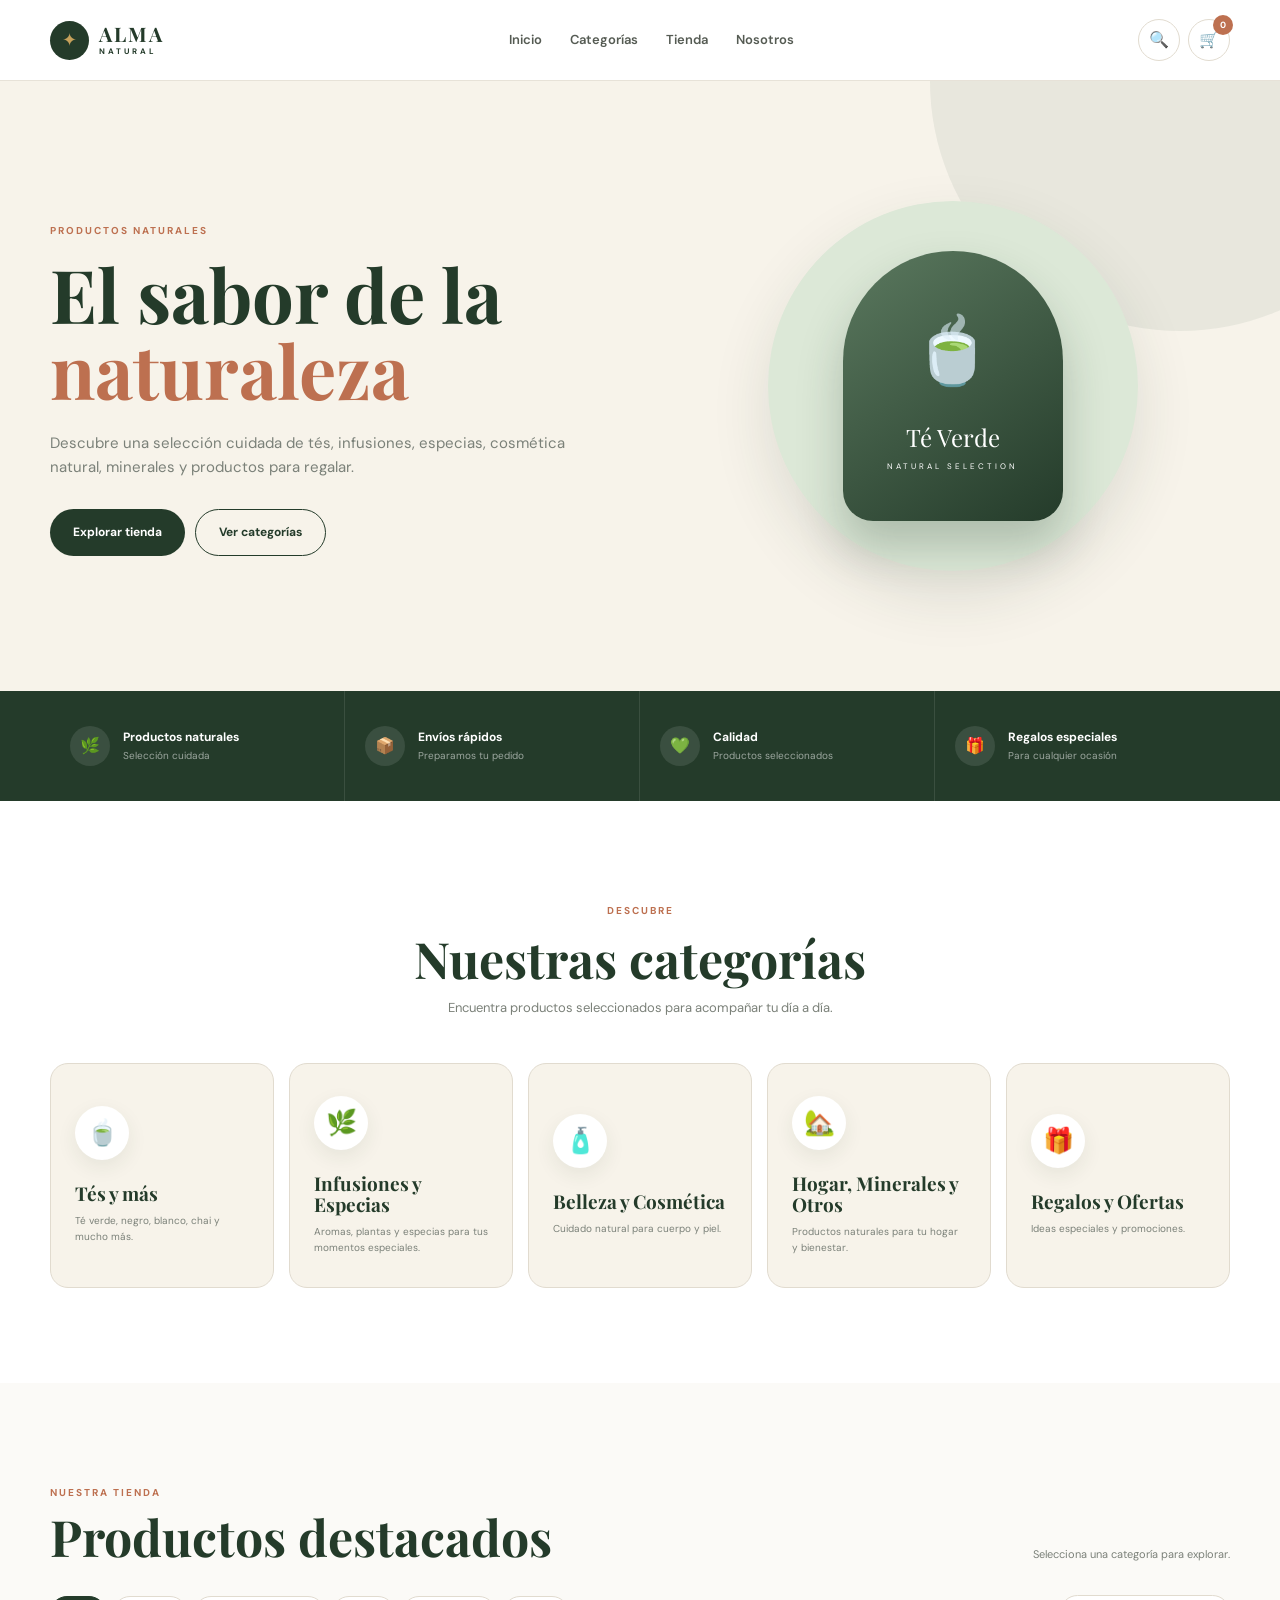
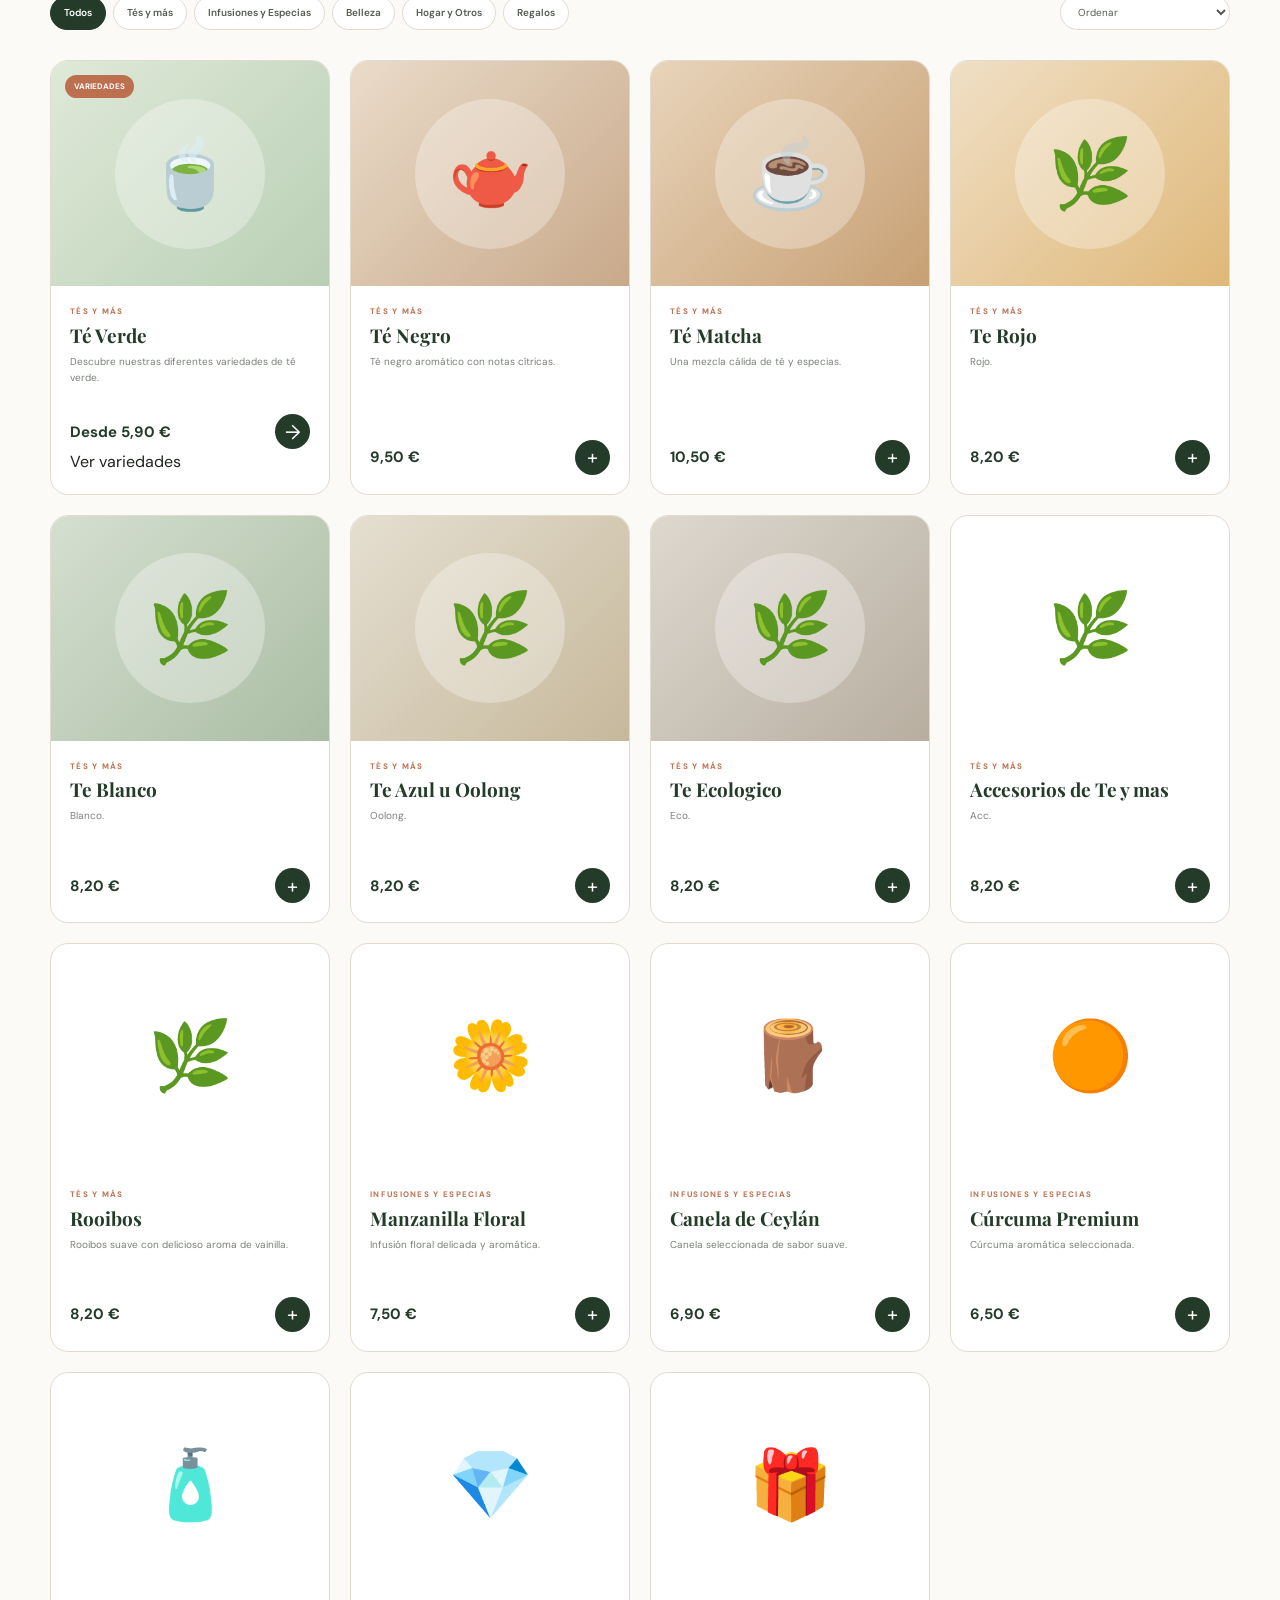
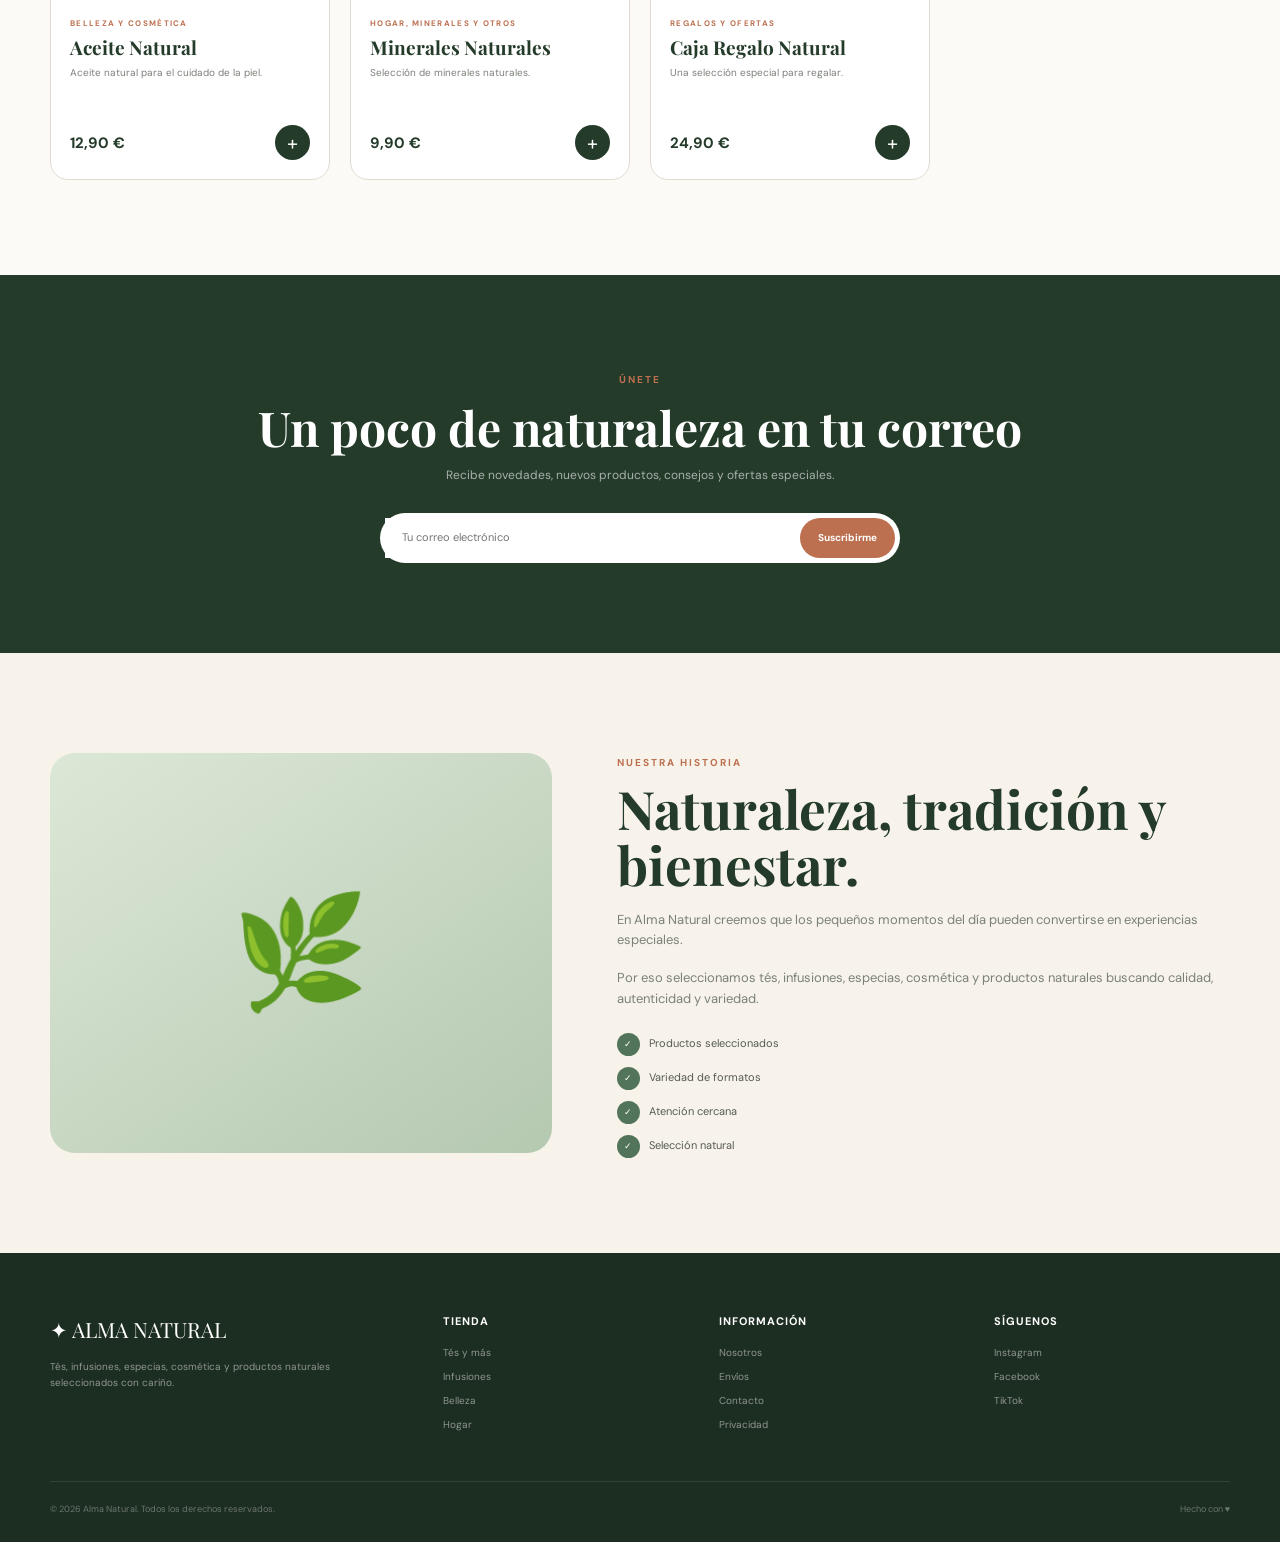
==== e-commerce/index.html @ 52913abb "Add files via upload" ====
<!DOCTYPE html>
<html lang="es">

<head>
    <meta charset="UTF-8">

    <meta
        name="viewport"
        content="width=device-width, initial-scale=1.0"
    >

    <title>
        Alma Natural | Tés, Infusiones, Especias y Cosmética
    </title>

    <meta
        name="description"
        content="Tés, infusiones, especias, belleza, cosmética, minerales, regalos y productos naturales."
    >

    <link rel="preconnect" href="https://fonts.googleapis.com">

    <link
        rel="preconnect"
        href="https://fonts.gstatic.com"
        crossorigin
    >

    <link
        href="https://fonts.googleapis.com/css2?family=DM+Sans:wght@400;500;600;700&family=Playfair+Display:wght@500;600;700&display=swap"
        rel="stylesheet"
    >

    <link
        rel="stylesheet"
        href="styles.css"
    >
</head>


<body>


<!-- =====================================================
     HEADER
===================================================== -->

<header class="header">

    <div class="container header-inner">

        <a
            href="#inicio"
            class="logo"
        >

            <span class="logo-symbol">
                ✦
            </span>

            <span class="logo-text">

                ALMA

                <small>
                    NATURAL
                </small>

            </span>

        </a>


        <nav class="main-nav">

            <a href="#inicio">
                Inicio
            </a>

            <a href="#categorias">
                Categorías
            </a>

            <a href="#productos">
                Tienda
            </a>

            <a href="#nosotros">
                Nosotros
            </a>

        </nav>


        <div class="header-actions">

            <button
                class="header-button"
                id="searchButton"
                aria-label="Buscar"
            >
                🔍
            </button>


            <button
                class="header-button cart-button"
                id="cartButton"
                aria-label="Carrito"
            >

                🛒

                <span
                    class="cart-count"
                    id="cartCount"
                >
                    0
                </span>

            </button>

        </div>

    </div>


    <!-- BUSCADOR -->

    <div
        class="search-panel"
        id="searchPanel"
    >

        <div class="container">

            <div class="search-wrapper">

                <input
                    type="search"
                    id="searchInput"
                    placeholder="Buscar productos..."
                    autocomplete="off"
                >

            </div>

        </div>

    </div>

</header>



<!-- =====================================================
     HERO
===================================================== -->

<section
    class="hero"
    id="inicio"
>

    <div class="container hero-grid">


        <div class="hero-content">

            <span class="eyebrow">
                PRODUCTOS NATURALES
            </span>


            <h1>
                El sabor de la
                <span>
                    naturaleza
                </span>
            </h1>


            <p>
                Descubre una selección cuidada de tés,
                infusiones, especias, cosmética natural,
                minerales y productos para regalar.
            </p>


            <div class="hero-buttons">

                <a
                    href="#productos"
                    class="btn-primary"
                >
                    Explorar tienda
                </a>


                <a
                    href="#categorias"
                    class="btn-secondary"
                >
                    Ver categorías
                </a>

            </div>

        </div>



        <div class="hero-visual">

            <div class="hero-circle">

                <div class="hero-product">

                    <div class="hero-product-icon">
                        🍵
                    </div>

                    <div class="hero-product-title">
                        Té Verde
                    </div>

                    <div class="hero-product-subtitle">
                        Natural Selection
                    </div>

                </div>

            </div>

        </div>

    </div>

</section>



<!-- =====================================================
     BENEFICIOS
===================================================== -->

<section class="benefits">

    <div class="container benefits-grid">


        <div class="benefit">

            <div class="benefit-icon">
                🌿
            </div>

            <div>

                <h4>
                    Productos naturales
                </h4>

                <p>
                    Selección cuidada
                </p>

            </div>

        </div>



        <div class="benefit">

            <div class="benefit-icon">
                📦
            </div>

            <div>

                <h4>
                    Envíos rápidos
                </h4>

                <p>
                    Preparamos tu pedido
                </p>

            </div>

        </div>



        <div class="benefit">

            <div class="benefit-icon">
                💚
            </div>

            <div>

                <h4>
                    Calidad
                </h4>

                <p>
                    Productos seleccionados
                </p>

            </div>

        </div>



        <div class="benefit">

            <div class="benefit-icon">
                🎁
            </div>

            <div>

                <h4>
                    Regalos especiales
                </h4>

                <p>
                    Para cualquier ocasión
                </p>

            </div>

        </div>

    </div>

</section>



<!-- =====================================================
     CATEGORÍAS
===================================================== -->

<section
    class="categories-section"
    id="categorias"
>

    <div class="container">

        <div class="section-heading">

            <span class="eyebrow">
                DESCUBRE
            </span>

            <h2>
                Nuestras categorías
            </h2>

            <p>
                Encuentra productos seleccionados para
                acompañar tu día a día.
            </p>

        </div>



        <div class="categories-grid">


            <button
                class="category-card"
                data-category="tes"
            >

                <span class="category-icon">
                    🍵
                </span>

                <h3>
                    Tés y más
                </h3>

                <p>
                    Té verde, negro, blanco,
                    chai y mucho más.
                </p>

            </button>



            <button
                class="category-card"
                data-category="infusiones"
            >

                <span class="category-icon">
                    🌿
                </span>

                <h3>
                    Infusiones y Especias
                </h3>

                <p>
                    Aromas, plantas y especias
                    para tus momentos especiales.
                </p>

            </button>



            <button
                class="category-card"
                data-category="belleza"
            >

                <span class="category-icon">
                    🧴
                </span>

                <h3>
                    Belleza y Cosmética
                </h3>

                <p>
                    Cuidado natural para
                    cuerpo y piel.
                </p>

            </button>



            <button
                class="category-card"
                data-category="hogar"
            >

                <span class="category-icon">
                    🏡
                </span>

                <h3>
                    Hogar, Minerales y Otros
                </h3>

                <p>
                    Productos naturales para
                    tu hogar y bienestar.
                </p>

            </button>



            <button
                class="category-card"
                data-category="regalos"
            >

                <span class="category-icon">
                    🎁
                </span>

                <h3>
                    Regalos y Ofertas
                </h3>

                <p>
                    Ideas especiales y
                    promociones.
                </p>

            </button>

        </div>

    </div>

</section>



<!-- =====================================================
     PRODUCTOS
===================================================== -->

<section
    class="products-section"
    id="productos"
>

    <div class="container">


        <!-- CATÁLOGO PRINCIPAL -->

        <div id="mainCatalog">


            <div class="products-header">

                <div>

                    <span class="eyebrow">
                        NUESTRA TIENDA
                    </span>

                    <h2>
                        Productos destacados
                    </h2>

                </div>

                <p>
                    Selecciona una categoría para explorar.
                </p>

            </div>



            <div class="filters">


                <div class="category-filters">

                    <button
                        class="filter-button active"
                        data-filter="todos"
                    >
                        Todos
                    </button>

                    <button
                        class="filter-button"
                        data-filter="tes"
                    >
                        Tés y más
                    </button>

                    <button
                        class="filter-button"
                        data-filter="infusiones"
                    >
                        Infusiones y Especias
                    </button>

                    <button
                        class="filter-button"
                        data-filter="belleza"
                    >
                        Belleza
                    </button>

                    <button
                        class="filter-button"
                        data-filter="hogar"
                    >
                        Hogar y Otros
                    </button>

                    <button
                        class="filter-button"
                        data-filter="regalos"
                    >
                        Regalos
                    </button>

                </div>


                <select id="sortProducts">

                    <option value="default">
                        Ordenar
                    </option>

                    <option value="price-low">
                        Precio: menor a mayor
                    </option>

                    <option value="price-high">
                        Precio: mayor a menor
                    </option>

                    <option value="name">
                        Nombre A-Z
                    </option>

                </select>

            </div>



            <div
                class="products-grid"
                id="productsGrid"
            >
            </div>


            <div
                class="empty-products"
                id="emptyProducts"
            >

                <div>
                    🔎
                </div>

                <h3>
                    No encontramos productos
                </h3>

                <p>
                    Prueba con otra búsqueda.
                </p>

            </div>

        </div>



        <!-- =================================================
             FAMILIA TÉ VERDE
        ================================================= -->

        <div
            class="family-view"
            id="greenTeaFamily"
        >

            <button
                class="back-button"
                id="backToCatalog"
            >
                ← Volver a todos los productos
            </button>


            <div class="family-header">

                <div class="family-icon">
                    🍵
                </div>


                <div>

                    <span class="eyebrow">
                        TÉS VERDES
                    </span>

                    <h2>
                        Variedades de Té Verde
                    </h2>

                    <p>
                        Explora nuestra selección de tés verdes
                        y elige la variedad y formato que prefieras.
                    </p>

                </div>

            </div>



            <div class="family-tools">

                <div class="family-search">

                    <span>
                        🔍
                    </span>

                    <input
                        type="search"
                        id="greenTeaSearch"
                        placeholder="Buscar una variedad..."
                    >

                </div>


                <span
                    class="family-counter"
                    id="greenTeaCounter"
                >
                    18 variedades
                </span>

            </div>



            <div
                class="green-tea-grid"
                id="greenTeaGrid"
            >
            </div>


            <div
                class="empty-family"
                id="emptyGreenTea"
            >

                <span>
                    🍃
                </span>

                <h3>
                    No encontramos esa variedad
                </h3>

                <p>
                    Prueba con otro término.
                </p>

            </div>

        </div>

    </div>

</section>



<!-- =====================================================
     NEWSLETTER
===================================================== -->

<section class="newsletter">

    <div class="container newsletter-inner">

        <span class="eyebrow">
            ÚNETE
        </span>

        <h2>
            Un poco de naturaleza
            en tu correo
        </h2>

        <p>
            Recibe novedades, nuevos productos,
            consejos y ofertas especiales.
        </p>


        <form
            class="newsletter-form"
            id="newsletterForm"
        >

            <input
                type="email"
                placeholder="Tu correo electrónico"
                required
            >

            <button type="submit">
                Suscribirme
            </button>

        </form>

    </div>

</section>



<!-- =====================================================
     NOSOTROS
===================================================== -->

<section
    class="about"
    id="nosotros"
>

    <div class="container about-grid">


        <div class="about-image">
            🌿
        </div>


        <div class="about-content">

            <span class="eyebrow">
                NUESTRA HISTORIA
            </span>

            <h2>
                Naturaleza,
                tradición y bienestar.
            </h2>

            <p>
                En Alma Natural creemos que los pequeños
                momentos del día pueden convertirse en
                experiencias especiales.
            </p>

            <p>
                Por eso seleccionamos tés, infusiones,
                especias, cosmética y productos naturales
                buscando calidad, autenticidad y variedad.
            </p>


            <ul class="about-list">

                <li>
                    Productos seleccionados
                </li>

                <li>
                    Variedad de formatos
                </li>

                <li>
                    Atención cercana
                </li>

                <li>
                    Selección natural
                </li>

            </ul>

        </div>

    </div>

</section>



<!-- =====================================================
     FOOTER
===================================================== -->

<footer class="footer">

    <div class="container">

        <div class="footer-grid">


            <div>

                <div class="footer-logo">
                    ✦ ALMA NATURAL
                </div>

                <p class="footer-description">
                    Tés, infusiones, especias,
                    cosmética y productos naturales
                    seleccionados con cariño.
                </p>

            </div>



            <div class="footer-column">

                <h4>
                    Tienda
                </h4>

                <a href="#productos">
                    Tés y más
                </a>

                <a href="#productos">
                    Infusiones
                </a>

                <a href="#productos">
                    Belleza
                </a>

                <a href="#productos">
                    Hogar
                </a>

            </div>



            <div class="footer-column">

                <h4>
                    Información
                </h4>

                <a href="#nosotros">
                    Nosotros
                </a>

                <a href="#">
                    Envíos
                </a>

                <a href="#">
                    Contacto
                </a>

                <a href="#">
                    Privacidad
                </a>

            </div>



            <div class="footer-column">

                <h4>
                    Síguenos
                </h4>

                <a href="#">
                    Instagram
                </a>

                <a href="#">
                    Facebook
                </a>

                <a href="#">
                    TikTok
                </a>

            </div>

        </div>



        <div class="footer-bottom">

            <p>
                © 2026 Alma Natural.
                Todos los derechos reservados.
            </p>

            <p>
                Hecho con ♥
            </p>

        </div>

    </div>

</footer>



<!-- =====================================================
     CARRITO
===================================================== -->

<div
    class="cart-overlay"
    id="cartOverlay"
>

    <aside class="cart-sidebar">


        <div class="cart-header">

            <h3>
                Tu carrito
            </h3>

            <button
                class="close-cart"
                id="closeCart"
            >
                ×
            </button>

        </div>


        <div
            class="cart-items"
            id="cartItems"
        >
        </div>


        <div
            class="cart-footer"
            id="cartFooter"
        >

            <div class="cart-summary-row">

                <span>
                    Subtotal
                </span>

                <strong id="cartSubtotal">
                    0,00 €
                </strong>

            </div>


            <div class="cart-summary-row">

                <span>
                    Envío
                </span>

                <strong id="cartShipping">
                    0,00 €
                </strong>

            </div>


            <div class="cart-summary-row total">

                <span>
                    Total
                </span>

                <strong id="cartTotal">
                    0,00 €
                </strong>

            </div>


            <div
                class="shipping-message"
                id="shippingMessage"
            >
            </div>


            <button
                class="checkout-button"
                id="checkoutButton"
            >
                Finalizar pedido
            </button>

        </div>

    </aside>

</div>



<!-- =====================================================
     MODAL CHECKOUT
===================================================== -->

<div
    class="modal-overlay"
    id="checkoutModal"
>

    <div class="modal">

        <h2>
            Finalizar pedido
        </h2>

        <p>
            Completa tus datos para realizar
            el pedido de demostración.
        </p>


        <form
            class="modal-form"
            id="checkoutForm"
        >

            <input
                type="text"
                placeholder="Nombre completo"
                required
            >

            <input
                type="email"
                placeholder="Correo electrónico"
                required
            >

            <input
                type="text"
                placeholder="Dirección de envío"
                required
            >

            <textarea
                rows="3"
                placeholder="Notas del pedido"
            ></textarea>


            <div class="modal-actions">

                <button
                    type="button"
                    class="modal-close"
                    id="closeCheckout"
                >
                    Cancelar
                </button>

                <button
                    type="submit"
                    class="modal-submit"
                >
                    Confirmar pedido
                </button>

            </div>

        </form>

    </div>

</div>



<!-- =====================================================
     TOAST
===================================================== -->

<div
    class="toast"
    id="toast"
>
</div>



<script src="script.js"></script>

</body>

</html>
---- e-commerce/styles.css ----
/* =========================================================
   ALMA NATURAL
   CSS PRINCIPAL
========================================================= */

:root {

    --green-dark: #243b2a;
    --green: #52745a;
    --green-soft: #e5eee0;

    --cream: #f7f3ea;
    --cream-dark: #ece4d5;

    --terracotta: #bd7050;
    --terracotta-dark: #99543b;

    --gold: #c6a15b;

    --white: #ffffff;
    --black: #20241f;

    --gray-dark: #555b53;
    --gray: #7b8179;
    --gray-light: #a8aca5;

    --border: #e1dbcf;

    --shadow:
        0 18px 45px rgba(36, 59, 42, .10);

    --shadow-small:
        0 7px 20px rgba(36, 59, 42, .08);

    --radius: 18px;

    --transition: .25s ease;
}


/* =========================================================
   RESET
========================================================= */

* {
    margin: 0;
    padding: 0;
    box-sizing: border-box;
}

html {
    scroll-behavior: smooth;
}

body {
    font-family:
        "DM Sans",
        Arial,
        sans-serif;

    color: var(--black);
    background: var(--white);
    line-height: 1.6;
}

button,
input,
select,
textarea {
    font: inherit;
}

button {
    cursor: pointer;
}

a {
    text-decoration: none;
    color: inherit;
}

img {
    max-width: 100%;
    display: block;
}

.container {
    width: min(1180px, calc(100% - 40px));
    margin: auto;
}


/* =========================================================
   HEADER
========================================================= */

.header {
    position: sticky;
    top: 0;
    z-index: 1000;

    background:
        rgba(255,255,255,.95);

    backdrop-filter: blur(15px);

    border-bottom:
        1px solid rgba(225,219,207,.8);
}

.header-inner {
    min-height: 80px;

    display: flex;
    align-items: center;
    justify-content: space-between;

    gap: 25px;
}


/* =========================================================
   LOGO
========================================================= */

.logo {
    display: flex;
    align-items: center;
    gap: 10px;

    color: var(--green-dark);
}

.logo-symbol {
    width: 39px;
    height: 39px;

    border-radius: 50%;

    display: grid;
    place-items: center;

    background: var(--green-dark);
    color: var(--gold);

    font-size: 18px;
}

.logo-text {
    display: flex;
    flex-direction: column;

    font-family:
        "Playfair Display",
        serif;

    font-size: 20px;
    font-weight: 700;

    line-height: .9;
    letter-spacing: 2px;
}

.logo-text small {
    margin-top: 5px;

    font-family:
        "DM Sans",
        sans-serif;

    font-size: 8px;
    letter-spacing: 3px;
}


/* =========================================================
   NAV
========================================================= */

.main-nav {
    display: flex;
    align-items: center;
    gap: 28px;
}

.main-nav a {
    position: relative;

    color: var(--gray-dark);

    font-size: 13px;
    font-weight: 600;

    transition: var(--transition);
}

.main-nav a::after {
    content: "";

    position: absolute;

    left: 0;
    bottom: -7px;

    width: 0;
    height: 2px;

    background: var(--terracotta);

    transition: var(--transition);
}

.main-nav a:hover {
    color: var(--green-dark);
}

.main-nav a:hover::after {
    width: 100%;
}


/* =========================================================
   HEADER BUTTONS
========================================================= */

.header-actions {
    display: flex;
    align-items: center;
    gap: 8px;
}

.header-button {
    width: 42px;
    height: 42px;

    display: grid;
    place-items: center;

    border:
        1px solid var(--border);

    border-radius: 50%;

    background: white;
    color: var(--green-dark);

    transition: var(--transition);
}

.header-button:hover {
    background: var(--green-dark);
    color: white;

    border-color: var(--green-dark);
}

.cart-button {
    position: relative;
}

.cart-count {
    position: absolute;

    top: -5px;
    right: -4px;

    width: 20px;
    height: 20px;

    display: grid;
    place-items: center;

    border-radius: 50%;

    background: var(--terracotta);
    color: white;

    font-size: 9px;
    font-weight: 700;
}


/* =========================================================
   SEARCH
========================================================= */

.search-panel {
    position: absolute;

    top: 80px;
    left: 0;
    right: 0;

    padding: 15px 0;

    background: white;

    border-bottom:
        1px solid var(--border);

    transform: translateY(-15px);

    opacity: 0;
    visibility: hidden;

    transition: var(--transition);
}

.search-panel.active {
    transform: translateY(0);

    opacity: 1;
    visibility: visible;
}

.search-wrapper input {
    width: 100%;

    padding:
        14px 20px;

    border:
        1px solid var(--border);

    border-radius: 50px;

    outline: none;

    background: var(--cream);

    font-size: 13px;
}

.search-wrapper input:focus {
    border-color: var(--green);
}


/* =========================================================
   HERO
========================================================= */

.hero {
    position: relative;
    overflow: hidden;

    padding: 95px 0;

    background: var(--cream);
}

.hero::before {
    content: "";

    position: absolute;

    width: 500px;
    height: 500px;

    border-radius: 50%;

    top: -250px;
    right: -150px;

    background:
        rgba(82,116,90,.09);
}

.hero-grid {
    position: relative;
    z-index: 2;

    display: grid;

    grid-template-columns: 1fr 1fr;

    align-items: center;

    gap: 70px;
}

.hero-content {
    max-width: 600px;
}

.eyebrow {
    display: inline-block;

    color: var(--terracotta);

    font-size: 10px;
    font-weight: 700;

    letter-spacing: 2px;
}

.hero h1 {
    margin-top: 15px;

    color: var(--green-dark);

    font-family:
        "Playfair Display",
        serif;

    font-size:
        clamp(45px, 6vw, 74px);

    line-height: 1.02;
}

.hero h1 span {
    color: var(--terracotta);
}

.hero p {
    max-width: 540px;

    margin-top: 24px;

    color: var(--gray);

    font-size: 15px;
}

.hero-buttons {
    display: flex;
    gap: 10px;

    margin-top: 30px;
}

.btn-primary,
.btn-secondary {
    display: inline-flex;

    justify-content: center;
    align-items: center;

    padding:
        13px 23px;

    border-radius: 50px;

    font-size: 12px;
    font-weight: 700;

    transition: var(--transition);
}

.btn-primary {
    background: var(--green-dark);
    color: white;
}

.btn-primary:hover {
    background: var(--terracotta);
    transform: translateY(-2px);
}

.btn-secondary {
    border:
        1px solid var(--green-dark);

    color: var(--green-dark);
}

.btn-secondary:hover {
    background: var(--green-dark);
    color: white;
}


/* =========================================================
   HERO VISUAL
========================================================= */

.hero-visual {
    min-height: 420px;

    display: grid;
    place-items: center;
}

.hero-circle {
    width: 370px;
    height: 370px;

    display: grid;
    place-items: center;

    border-radius: 50%;

    background: #dce8d7;

    box-shadow:
        0 25px 60px rgba(36,59,42,.12);
}

.hero-product {
    width: 220px;
    height: 270px;

    display: flex;
    flex-direction: column;
    justify-content: center;
    align-items: center;

    border-radius:
        110px 110px 30px 30px;

    background:
        linear-gradient(
            145deg,
            #5b795f,
            #243b2a
        );

    color: white;

    box-shadow:
        0 25px 45px rgba(36,59,42,.25);
}

.hero-product-icon {
    font-size: 65px;
}

.hero-product-title {
    margin-top: 15px;

    font-family:
        "Playfair Display",
        serif;

    font-size: 24px;
}

.hero-product-subtitle {
    margin-top: 4px;

    font-size: 8px;
    letter-spacing: 3px;
    text-transform: uppercase;
}


/* =========================================================
   BENEFICIOS
========================================================= */

.benefits {
    background: var(--green-dark);
    color: white;
}

.benefits-grid {
    display: grid;
    grid-template-columns: repeat(4,1fr);
}

.benefit {
    min-height: 110px;

    display: flex;
    align-items: center;

    gap: 13px;

    padding: 20px;

    border-right:
        1px solid rgba(255,255,255,.1);
}

.benefit:last-child {
    border-right: 0;
}

.benefit-icon {
    width: 40px;
    height: 40px;

    flex-shrink: 0;

    display: grid;
    place-items: center;

    border-radius: 50%;

    background:
        rgba(255,255,255,.1);
}

.benefit h4 {
    font-size: 12px;
}

.benefit p {
    color:
        rgba(255,255,255,.55);

    font-size: 10px;
}


/* =========================================================
   CATEGORÍAS
========================================================= */

.categories-section {
    padding: 95px 0;
}

.section-heading {
    max-width: 650px;

    margin:
        0 auto 45px;

    text-align: center;
}

.section-heading h2 {
    margin-top: 9px;

    color: var(--green-dark);

    font-family:
        "Playfair Display",
        serif;

    font-size:
        clamp(35px,5vw,50px);

    line-height: 1.1;
}

.section-heading p {
    margin-top: 12px;

    color: var(--gray);

    font-size: 13px;
}

.categories-grid {
    display: grid;

    grid-template-columns:
        repeat(5,1fr);

    gap: 15px;
}

.category-card {
    position: relative;

    min-height: 225px;

    padding: 24px;

    overflow: hidden;

    border:
        1px solid var(--border);

    border-radius: var(--radius);

    background: var(--cream);

    text-align: left;

    transition: var(--transition);
}

.category-card:hover {
    transform: translateY(-6px);

    box-shadow: var(--shadow);

    border-color:
        rgba(82,116,90,.25);
}

.category-icon {
    width: 54px;
    height: 54px;

    display: grid;
    place-items: center;

    border-radius: 50%;

    background: white;

    font-size: 25px;

    box-shadow: var(--shadow-small);
}

.category-card h3 {
    margin-top: 23px;

    color: var(--green-dark);

    font-family:
        "Playfair Display",
        serif;

    font-size: 19px;

    line-height: 1.15;
}

.category-card p {
    margin-top: 8px;

    color: var(--gray);

    font-size: 10px;
}


/* =========================================================
   PRODUCTOS
========================================================= */

.products-section {
    padding: 95px 0;

    background: #fbfaf7;
}

.products-header {
    display: flex;
    justify-content: space-between;
    align-items: flex-end;

    gap: 20px;

    margin-bottom: 32px;
}

.products-header h2 {
    margin-top: 7px;

    color: var(--green-dark);

    font-family:
        "Playfair Display",
        serif;

    font-size:
        clamp(35px,5vw,50px);

    line-height: 1.05;
}

.products-header p {
    color: var(--gray);
    font-size: 11px;
}


/* =========================================================
   FILTROS
========================================================= */

.filters {
    display: flex;

    justify-content: space-between;
    align-items: center;

    gap: 20px;

    margin-bottom: 30px;
}

.category-filters {
    display: flex;
    flex-wrap: wrap;
    gap: 7px;
}

.filter-button {
    padding:
        8px 13px;

    border:
        1px solid var(--border);

    border-radius: 50px;

    background: white;
    color: var(--gray-dark);

    font-size: 10px;
    font-weight: 600;

    transition: var(--transition);
}

.filter-button:hover {
    border-color: var(--green);
}

.filter-button.active {
    background: var(--green-dark);
    border-color: var(--green-dark);
    color: white;
}

#sortProducts {
    min-width: 170px;

    padding:
        9px 13px;

    border:
        1px solid var(--border);

    border-radius: 50px;

    background: white;

    color: var(--gray-dark);

    outline: none;

    font-size: 10px;
}


/* =========================================================
   GRID PRODUCTOS
========================================================= */

.products-grid {
    display: grid;

    grid-template-columns:
        repeat(4,1fr);

    gap: 20px;
}


/* =========================================================
   PRODUCT CARD
========================================================= */

.product-card {
    display: flex;
    flex-direction: column;

    overflow: hidden;

    border:
        1px solid var(--border);

    border-radius: var(--radius);

    background: white;

    transition: var(--transition);
}

.product-card:hover {
    transform: translateY(-5px);

    box-shadow: var(--shadow);
}

.product-image {
    position: relative;

    height: 225px;

    display: grid;
    place-items: center;

    overflow: hidden;
}

.product-image::before {
    content: "";

    position: absolute;

    width: 150px;
    height: 150px;

    border-radius: 50%;

    background:
        rgba(255,255,255,.3);
}

.product-emoji {
    position: relative;
    z-index: 2;

    font-size: 68px;
}

.product-badge {
    position: absolute;

    top: 14px;
    left: 14px;

    z-index: 3;

    padding:
        5px 9px;

    border-radius: 50px;

    background: var(--terracotta);
    color: white;

    font-size: 8px;
    font-weight: 700;

    text-transform: uppercase;
}

.product-bg-1 {
    background: linear-gradient(135deg,#dfe9d8,#b9cfb5);
}

.product-bg-2 {
    background: linear-gradient(135deg,#eadbc9,#c8a98a);
}

.product-bg-3 {
    background: linear-gradient(135deg,#e8d4ba,#c7a074);
}

.product-bg-4 {
    background: linear-gradient(135deg,#e2ddd0,#c5bda8);
}

.product-bg-5 {
    background: linear-gradient(135deg,#f0dfc5,#dfb879);
}

.product-bg-6 {
    background: linear-gradient(135deg,#d5dfd0,#aabda4);
}

.product-bg-7 {
    background: linear-gradient(135deg,#e5dfd1,#c6b89b);
}

.product-bg-8 {
    background: linear-gradient(135deg,#ded8cf,#b7aea0);
}


/* =========================================================
   INFO PRODUCTO
========================================================= */

.product-info {
    flex: 1;

    display: flex;
    flex-direction: column;

    padding: 19px;
}

.product-category {
    color: var(--terracotta);

    font-size: 8px;
    font-weight: 700;

    letter-spacing: 1.3px;

    text-transform: uppercase;
}

.product-name {
    margin-top: 6px;

    color: var(--green-dark);

    font-family:
        "Playfair Display",
        serif;

    font-size: 19px;

    line-height: 1.2;
}

.product-description {
    min-height: 43px;

    margin-top: 7px;

    color: var(--gray);

    font-size: 10px;
}

.product-bottom {
    display: flex;

    justify-content: space-between;
    align-items: center;

    gap: 10px;

    margin-top: auto;
    padding-top: 17px;
}

.product-price {
    color: var(--green-dark);

    font-size: 15px;
    font-weight: 700;
}

.add-button {
    width: 35px;
    height: 35px;

    display: grid;
    place-items: center;

    border: 0;

    border-radius: 50%;

    background: var(--green-dark);
    color: white;

    font-size: 20px;

    transition: var(--transition);
}

.add-button:hover {
    background: var(--terracotta);

    transform: rotate(90deg);
}


/* =========================================================
   FAMILY VIEW
========================================================= */

.family-view {
    display: none;

    animation:
        familyIn .35s ease;
}

.family-view.active {
    display: block;
}

@keyframes familyIn {

    from {
        opacity: 0;
        transform: translateY(15px);
    }

    to {
        opacity: 1;
        transform: translateY(0);
    }

}


/* =========================================================
   BOTÓN VOLVER
========================================================= */

.back-button {
    display: inline-flex;

    align-items: center;

    border: 0;

    background: transparent;

    color: var(--green);

    font-size: 11px;
    font-weight: 700;

    margin-bottom: 30px;

    transition: var(--transition);
}

.back-button:hover {
    color: var(--terracotta);

    transform:
        translateX(-4px);
}


/* =========================================================
   CABECERA FAMILIA
========================================================= */

.family-header {
    display: flex;

    align-items: center;

    gap: 25px;

    padding:
        30px;

    border-radius:
        22px;

    background:
        var(--cream);

    border:
        1px solid var(--border);

    margin-bottom: 25px;
}

.family-icon {
    width: 90px;
    height: 90px;

    flex-shrink: 0;

    display: grid;
    place-items: center;

    border-radius: 50%;

    background: var(--green-soft);

    font-size: 43px;
}

.family-header h2 {
    margin-top: 5px;

    color: var(--green-dark);

    font-family:
        "Playfair Display",
        serif;

    font-size:
        clamp(35px,5vw,53px);

    line-height: 1.05;
}

.family-header p {
    max-width: 680px;

    margin-top: 9px;

    color: var(--gray);

    font-size: 12px;
}


/* =========================================================
   HERRAMIENTAS FAMILIA
========================================================= */

.family-tools {
    display: flex;

    align-items: center;
    justify-content: space-between;

    gap: 15px;

    margin-bottom: 25px;
}

.family-search {
    max-width: 420px;

    width: 100%;

    display: flex;
    align-items: center;

    gap: 8px;

    padding:
        11px 15px;

    border:
        1px solid var(--border);

    border-radius: 50px;

    background: white;
}

.family-search span {
    font-size: 13px;
}

.family-search input {
    width: 100%;

    border: 0;

    outline: 0;

    background: transparent;

    font-size: 11px;
}

.family-counter {
    white-space: nowrap;

    padding:
        8px 12px;

    border-radius: 50px;

    background: var(--green-soft);

    color: var(--green-dark);

    font-size: 10px;
    font-weight: 700;
}


/* =========================================================
   GRID TÉS VERDES
========================================================= */

.green-tea-grid {
    display: grid;

    grid-template-columns:
        repeat(3,1fr);

    gap: 18px;
}


/* =========================================================
   CARD TÉ VERDE
========================================================= */

.green-tea-card {
    display: flex;
    flex-direction: column;

    min-width: 0;

    padding: 14px;

    border:
        1px solid var(--border);

    border-radius:
        var(--radius);

    background: white;

    transition: var(--transition);
}

.green-tea-card:hover {
    transform:
        translateY(-5px);

    box-shadow:
        var(--shadow);
}

.green-tea-image {
    position: relative;

    height: 185px;

    display: grid;
    place-items: center;

    overflow: hidden;

    border-radius: 14px;

    background:
        linear-gradient(
            135deg,
            #e2ecd9,
            #b8cdb1
        );
}

.green-tea-image::before {
    content: "";

    position: absolute;

    width: 135px;
    height: 135px;

    border-radius: 50%;

    background:
        rgba(255,255,255,.3);
}

.green-tea-emoji {
    position: relative;
    z-index: 2;

    font-size: 65px;
}

.green-tea-info {
    flex: 1;

    display: flex;
    flex-direction: column;

    padding:
        17px 4px 3px;
}

.green-tea-info h3 {
    color: var(--green-dark);

    font-family:
        "Playfair Display",
        serif;

    font-size: 19px;

    line-height: 1.2;
}

.green-tea-info p {
    min-height: 34px;

    margin-top: 6px;

    color: var(--gray);

    font-size: 10px;
}


/* =========================================================
   FORMATOS
========================================================= */

.formats-title {
    display: block;

    margin-top: 15px;
    margin-bottom: 8px;

    color: var(--gray-dark);

    font-size: 8px;
    font-weight: 700;

    letter-spacing: 1px;

    text-transform: uppercase;
}

.format-options {
    display: flex;
    flex-wrap: wrap;

    gap: 6px;
}

.format-button {
    padding:
        6px 11px;

    border:
        1px solid var(--border);

    border-radius: 50px;

    background: white;

    color: var(--green-dark);

    font-size: 9px;
    font-weight: 600;

    transition: var(--transition);
}

.format-button:hover {
    border-color: var(--green);

    background: var(--green);

    color: white;
}

.format-button.active {
    border-color: var(--green);

    background: var(--green);

    color: white;
}


/* =========================================================
   PRECIO TÉ
========================================================= */

.green-tea-bottom {
    display: flex;

    align-items: center;
    justify-content: space-between;

    gap: 8px;

    margin-top: auto;
    padding-top: 17px;
}

.green-tea-price {
    color: var(--green-dark);

    font-size: 15px;
    font-weight: 700;
}

.green-tea-add {
    padding:
        8px 13px;

    border: 0;

    border-radius: 50px;

    background: var(--green-dark);

    color: white;

    font-size: 9px;
    font-weight: 700;

    transition: var(--transition);
}

.green-tea-add:hover {
    background: var(--terracotta);
}


/* =========================================================
   EMPTY STATES
========================================================= */

.empty-products,
.empty-family {
    display: none;

    text-align: center;

    padding: 70px 20px;
}

.empty-products.show,
.empty-family.show {
    display: block;
}

.empty-products div,
.empty-family span {
    font-size: 45px;
}

.empty-products h3,
.empty-family h3 {
    margin-top: 10px;

    color: var(--green-dark);

    font-family:
        "Playfair Display",
        serif;

    font-size: 24px;
}

.empty-products p,
.empty-family p {
    margin-top: 5px;

    color: var(--gray);

    font-size: 11px;
}


/* =========================================================
   NEWSLETTER
========================================================= */

.newsletter {
    padding: 90px 0;

    background: var(--green-dark);

    color: white;
}

.newsletter-inner {
    max-width: 800px;

    margin: auto;

    text-align: center;
}

.newsletter h2 {
    margin-top: 10px;

    font-family:
        "Playfair Display",
        serif;

    font-size:
        clamp(34px,5vw,48px);

    line-height: 1.1;
}

.newsletter p {
    max-width: 550px;

    margin:
        12px auto 0;

    color:
        rgba(255,255,255,.6);

    font-size: 12px;
}

.newsletter-form {
    max-width: 520px;

    display: flex;

    margin:
        28px auto 0;

    padding: 5px;

    border-radius: 50px;

    background: white;
}

.newsletter-form input {
    flex: 1;

    min-width: 0;

    border: 0;
    outline: 0;

    padding:
        11px 17px;

    font-size: 11px;
}

.newsletter-form button {
    padding:
        10px 18px;

    border: 0;

    border-radius: 50px;

    background: var(--terracotta);

    color: white;

    font-size: 10px;
    font-weight: 700;
}


/* =========================================================
   ABOUT
========================================================= */

.about {
    padding: 95px 0;

    background: var(--cream);
}

.about-grid {
    display: grid;

    grid-template-columns:
        .9fr 1.1fr;

    gap: 65px;

    align-items: center;
}

.about-image {
    min-height: 400px;

    display: grid;
    place-items: center;

    border-radius: 25px;

    background:
        linear-gradient(
            145deg,
            #dce8d7,
            #b5c8b0
        );

    font-size: 110px;
}

.about-content h2 {
    margin-top: 8px;

    color: var(--green-dark);

    font-family:
        "Playfair Display",
        serif;

    font-size:
        clamp(35px,5vw,53px);

    line-height: 1.05;
}

.about-content p {
    margin-top: 17px;

    color: var(--gray);

    font-size: 13px;
}

.about-list {
    display: grid;

    gap: 11px;

    margin-top: 23px;
}

.about-list li {
    list-style: none;

    display: flex;
    align-items: center;

    gap: 9px;

    color: var(--gray-dark);

    font-size: 11px;
}

.about-list li::before {
    content: "✓";

    width: 23px;
    height: 23px;

    display: grid;
    place-items: center;

    border-radius: 50%;

    background: var(--green);

    color: white;

    font-size: 9px;
}


/* =========================================================
   FOOTER
========================================================= */

.footer {
    padding:
        60px 0 25px;

    background:
        #1c2d21;

    color: white;
}

.footer-grid {
    display: grid;

    grid-template-columns:
        1.5fr repeat(3,1fr);

    gap: 40px;

    padding-bottom: 40px;

    border-bottom:
        1px solid rgba(255,255,255,.1);
}

.footer-logo {
    font-family:
        "Playfair Display",
        serif;

    font-size: 21px;
}

.footer-description {
    max-width: 280px;

    margin-top: 13px;

    color:
        rgba(255,255,255,.5);

    font-size: 10px;
}

.footer-column h4 {
    margin-bottom: 15px;

    font-size: 11px;

    text-transform: uppercase;

    letter-spacing: 1px;
}

.footer-column a {
    display: block;

    margin-bottom: 8px;

    color:
        rgba(255,255,255,.5);

    font-size: 10px;

    transition: var(--transition);
}

.footer-column a:hover {
    color: white;

    transform:
        translateX(3px);
}

.footer-bottom {
    display: flex;

    justify-content: space-between;

    gap: 20px;

    padding-top: 20px;
}

.footer-bottom p {
    color:
        rgba(255,255,255,.35);

    font-size: 9px;
}


/* =========================================================
   CARRITO
========================================================= */

.cart-overlay {
    position: fixed;
    inset: 0;

    z-index: 2000;

    background:
        rgba(20,30,23,.45);

    opacity: 0;
    visibility: hidden;

    transition: var(--transition);
}

.cart-overlay.active {
    opacity: 1;
    visibility: visible;
}

.cart-sidebar {
    position: absolute;

    top: 0;
    right: 0;

    width:
        min(430px,100%);

    height: 100%;

    display: flex;
    flex-direction: column;

    background: white;

    transform:
        translateX(100%);

    transition:
        .35s ease;
}

.cart-overlay.active
.cart-sidebar {
    transform:
        translateX(0);
}

.cart-header {
    display: flex;

    justify-content: space-between;
    align-items: center;

    padding: 23px;

    border-bottom:
        1px solid var(--border);
}

.cart-header h3 {
    color: var(--green-dark);

    font-family:
        "Playfair Display",
        serif;

    font-size: 24px;
}

.close-cart {
    width: 35px;
    height: 35px;

    border: 0;

    border-radius: 50%;

    background: var(--cream);

    color: var(--green-dark);

    font-size: 17px;
}

.cart-items {
    flex: 1;

    overflow-y: auto;

    padding:
        15px 23px;
}

.cart-item {
    display: grid;

    grid-template-columns:
        55px 1fr auto;

    gap: 12px;

    padding:
        15px 0;

    border-bottom:
        1px solid var(--border);
}

.cart-item-image {
    width: 55px;
    height: 55px;

    display: grid;
    place-items: center;

    border-radius: 11px;

    font-size: 26px;
}

.cart-item h4 {
    color: var(--green-dark);

    font-family:
        "Playfair Display",
        serif;

    font-size: 13px;

    line-height: 1.2;
}

.cart-item-price {
    margin-top: 4px;

    color: var(--green);

    font-size: 11px;
    font-weight: 700;
}

.quantity-controls {
    display: flex;

    align-items: center;

    gap: 7px;

    margin-top: 8px;
}

.quantity-controls button {
    width: 22px;
    height: 22px;

    border:
        1px solid var(--border);

    border-radius: 50%;

    background: white;

    color: var(--green-dark);
}

.quantity-controls span {
    min-width: 18px;

    text-align: center;

    font-size: 10px;
    font-weight: 700;
}

.remove-item {
    border: 0;

    background: transparent;

    color: var(--gray-light);

    font-size: 12px;
}

.remove-item:hover {
    color: var(--terracotta);
}

.cart-footer {
    padding:
        18px 23px 23px;

    border-top:
        1px solid var(--border);

    background:
        var(--cream);
}

.cart-summary-row {
    display: flex;

    justify-content: space-between;

    margin-bottom: 7px;

    color: var(--gray-dark);

    font-size: 11px;
}

.cart-summary-row.total {
    margin-top: 12px;

    padding-top: 12px;

    border-top:
        1px solid var(--border);

    color: var(--green-dark);

    font-size: 17px;
    font-weight: 700;
}

.shipping-message {
    margin:
        10px 0;

    color: var(--green);

    font-size: 9px;
    font-weight: 600;
}

.checkout-button {
    width: 100%;

    padding:
        13px;

    border: 0;

    border-radius: 50px;

    background: var(--green-dark);

    color: white;

    font-size: 11px;
    font-weight: 700;
}

.checkout-button:hover {
    background: var(--terracotta);
}


/* =========================================================
   MODAL
========================================================= */

.modal-overlay {
    position: fixed;
    inset: 0;

    z-index: 3000;

    display: grid;
    place-items: center;

    padding: 20px;

    background:
        rgba(20,30,23,.5);

    opacity: 0;
    visibility: hidden;

    transition: var(--transition);
}

.modal-overlay.active {
    opacity: 1;
    visibility: visible;
}

.modal {
    width:
        min(500px,100%);

    padding: 32px;

    border-radius: 22px;

    background: white;

    box-shadow:
        0 30px 80px rgba(0,0,0,.2);
}

.modal h2 {
    color: var(--green-dark);

    font-family:
        "Playfair Display",
        serif;

    font-size: 29px;
}

.modal p {
    margin-top: 7px;

    color: var(--gray);

    font-size: 11px;
}

.modal-form {
    display: grid;

    gap: 11px;

    margin-top: 23px;
}

.modal-form input,
.modal-form textarea {
    width: 100%;

    padding:
        11px 13px;

    border:
        1px solid var(--border);

    border-radius: 10px;

    outline: 0;

    background: var(--cream);

    font-size: 11px;
}

.modal-actions {
    display: flex;

    justify-content: flex-end;

    gap: 8px;

    margin-top: 18px;
}

.modal-close,
.modal-submit {
    padding:
        10px 17px;

    border-radius: 50px;

    font-size: 10px;
    font-weight: 700;
}

.modal-close {
    border:
        1px solid var(--border);

    background: white;

    color: var(--gray-dark);
}

.modal-submit {
    border: 0;

    background: var(--green-dark);

    color: white;
}


/* =========================================================
   TOAST
========================================================= */

.toast {
    position: fixed;

    right: 22px;
    bottom: 22px;

    z-index: 5000;

    max-width: 320px;

    padding:
        12px 17px;

    border-radius: 50px;

    background: var(--green-dark);

    color: white;

    box-shadow: var(--shadow);

    font-size: 10px;
    font-weight: 600;

    opacity: 0;
    visibility: hidden;

    transform:
        translateY(15px);

    transition: var(--transition);
}

.toast.show {
    opacity: 1;
    visibility: visible;

    transform:
        translateY(0);
}


/* =========================================================
   RESPONSIVE
========================================================= */

@media (max-width: 1100px) {

    .categories-grid {
        grid-template-columns:
            repeat(3,1fr);
    }

    .products-grid {
        grid-template-columns:
            repeat(3,1fr);
    }

    .green-tea-grid {
        grid-template-columns:
            repeat(2,1fr);
    }

    .benefits-grid {
        grid-template-columns:
            repeat(2,1fr);
    }

    .benefit:nth-child(2) {
        border-right: 0;
    }

    .benefit:nth-child(-n+2) {
        border-bottom:
            1px solid rgba(255,255,255,.1);
    }
}


@media (max-width: 800px) {

    .main-nav {
        display: none;
    }

    .hero {
        padding: 70px 0;
    }

    .hero-grid {
        grid-template-columns: 1fr;

        gap: 40px;
    }

    .hero-content {
        text-align: center;
        margin: auto;
    }

    .hero-content p {
        margin-left: auto;
        margin-right: auto;
    }

    .hero-buttons {
        justify-content: center;
    }

    .hero-visual {
        min-height: 320px;
    }

    .hero-circle {
        width: 290px;
        height: 290px;
    }

    .hero-product {
        width: 175px;
        height: 220px;
    }

    .about-grid {
        grid-template-columns: 1fr;
    }

    .about-image {
        min-height: 300px;
    }

    .footer-grid {
        grid-template-columns:
            repeat(2,1fr);
    }

    .filters {
        flex-direction: column;
        align-items: stretch;
    }

    #sortProducts {
        width: 100%;
    }

    .family-header {
        align-items: flex-start;
    }
}


@media (max-width: 600px) {

    .container {
        width:
            calc(100% - 28px);
    }

    .hero h1 {
        font-size: 45px;
    }

    .hero-buttons {
        flex-direction: column;
    }

    .btn-primary,
    .btn-secondary {
        width: 100%;
    }

    .benefits-grid {
        grid-template-columns: 1fr;
    }

    .benefit {
        border-right: 0;

        border-bottom:
            1px solid rgba(255,255,255,.1);
    }

    .benefit:last-child {
        border-bottom: 0;
    }

    .categories-grid {
        grid-template-columns:
            repeat(2,1fr);
    }

    .category-card {
        min-height: 190px;
        padding: 17px;
    }

    .products-header {
        flex-direction: column;
        align-items: flex-start;
    }

    .products-grid {
        grid-template-columns:
            repeat(2,1fr);

        gap: 12px;
    }

    .product-image {
        height: 170px;
    }

    .product-emoji {
        font-size: 52px;
    }

    .product-info {
        padding: 14px;
    }

    .product-name {
        font-size: 16px;
    }

    .green-tea-grid {
        grid-template-columns: 1fr;
    }

    .family-header {
        flex-direction: column;

        padding: 22px;
    }

    .family-icon {
        width: 65px;
        height: 65px;

        font-size: 31px;
    }

    .family-header h2 {
        font-size: 37px;
    }

    .family-tools {
        flex-direction: column;
        align-items: stretch;
    }

    .family-search {
        max-width: none;
    }

    .family-counter {
        align-self: flex-start;
    }

    .newsletter-form {
        flex-direction: column;

        background: transparent;
        padding: 0;

        gap: 8px;
    }

    .newsletter-form input {
        border-radius: 50px;
        padding: 13px;
    }

    .newsletter-form button {
        width: 100%;
    }

    .footer-grid {
        grid-template-columns: 1fr;
    }

    .footer-bottom {
        flex-direction: column;
        align-items: flex-start;
    }

    .modal-actions {
        flex-direction: column;
    }

    .modal-close,
    .modal-submit {
        width: 100%;
    }

    .toast {
        left: 14px;
        right: 14px;
        bottom: 14px;

        text-align: center;
    }
}


@media (max-width: 400px) {

    .products-grid {
        grid-template-columns: 1fr;
    }

    .categories-grid {
        grid-template-columns: 1fr;
    }

    .green-tea-image {
        height: 210px;
    }

}
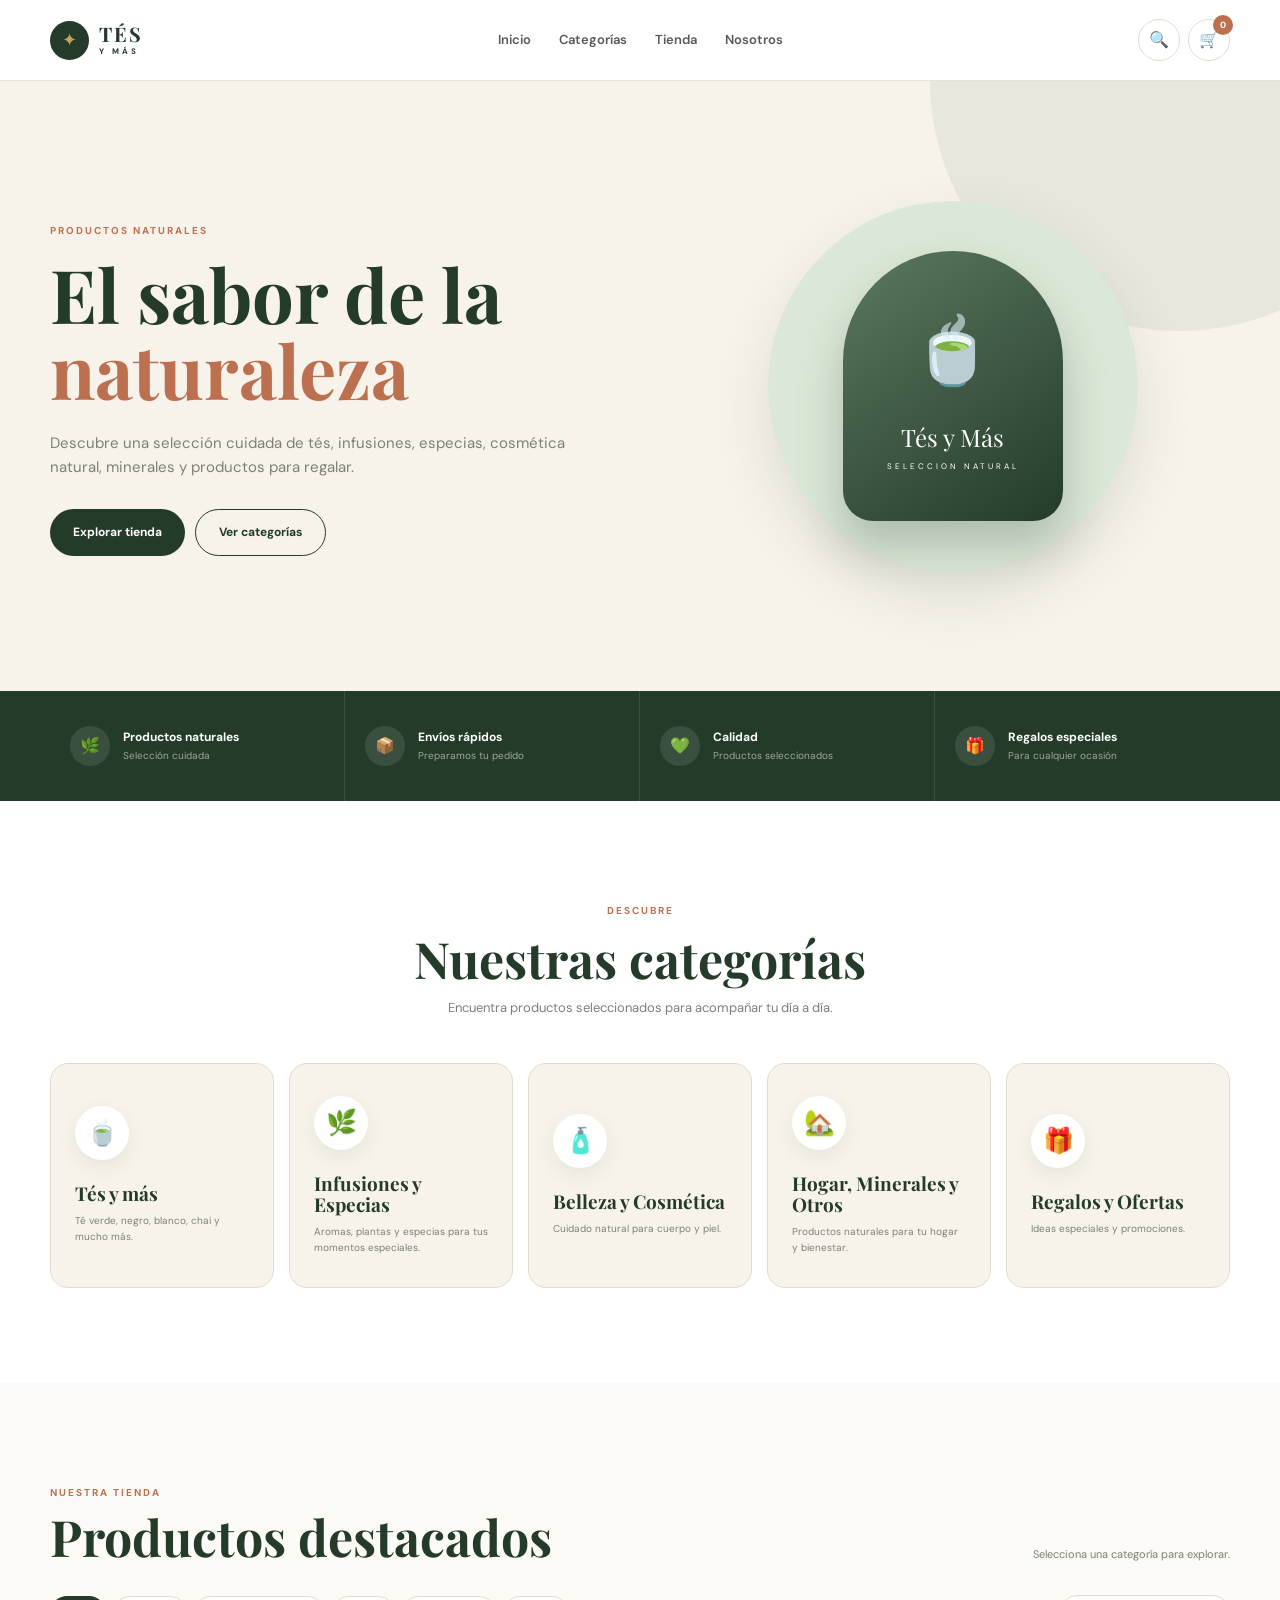
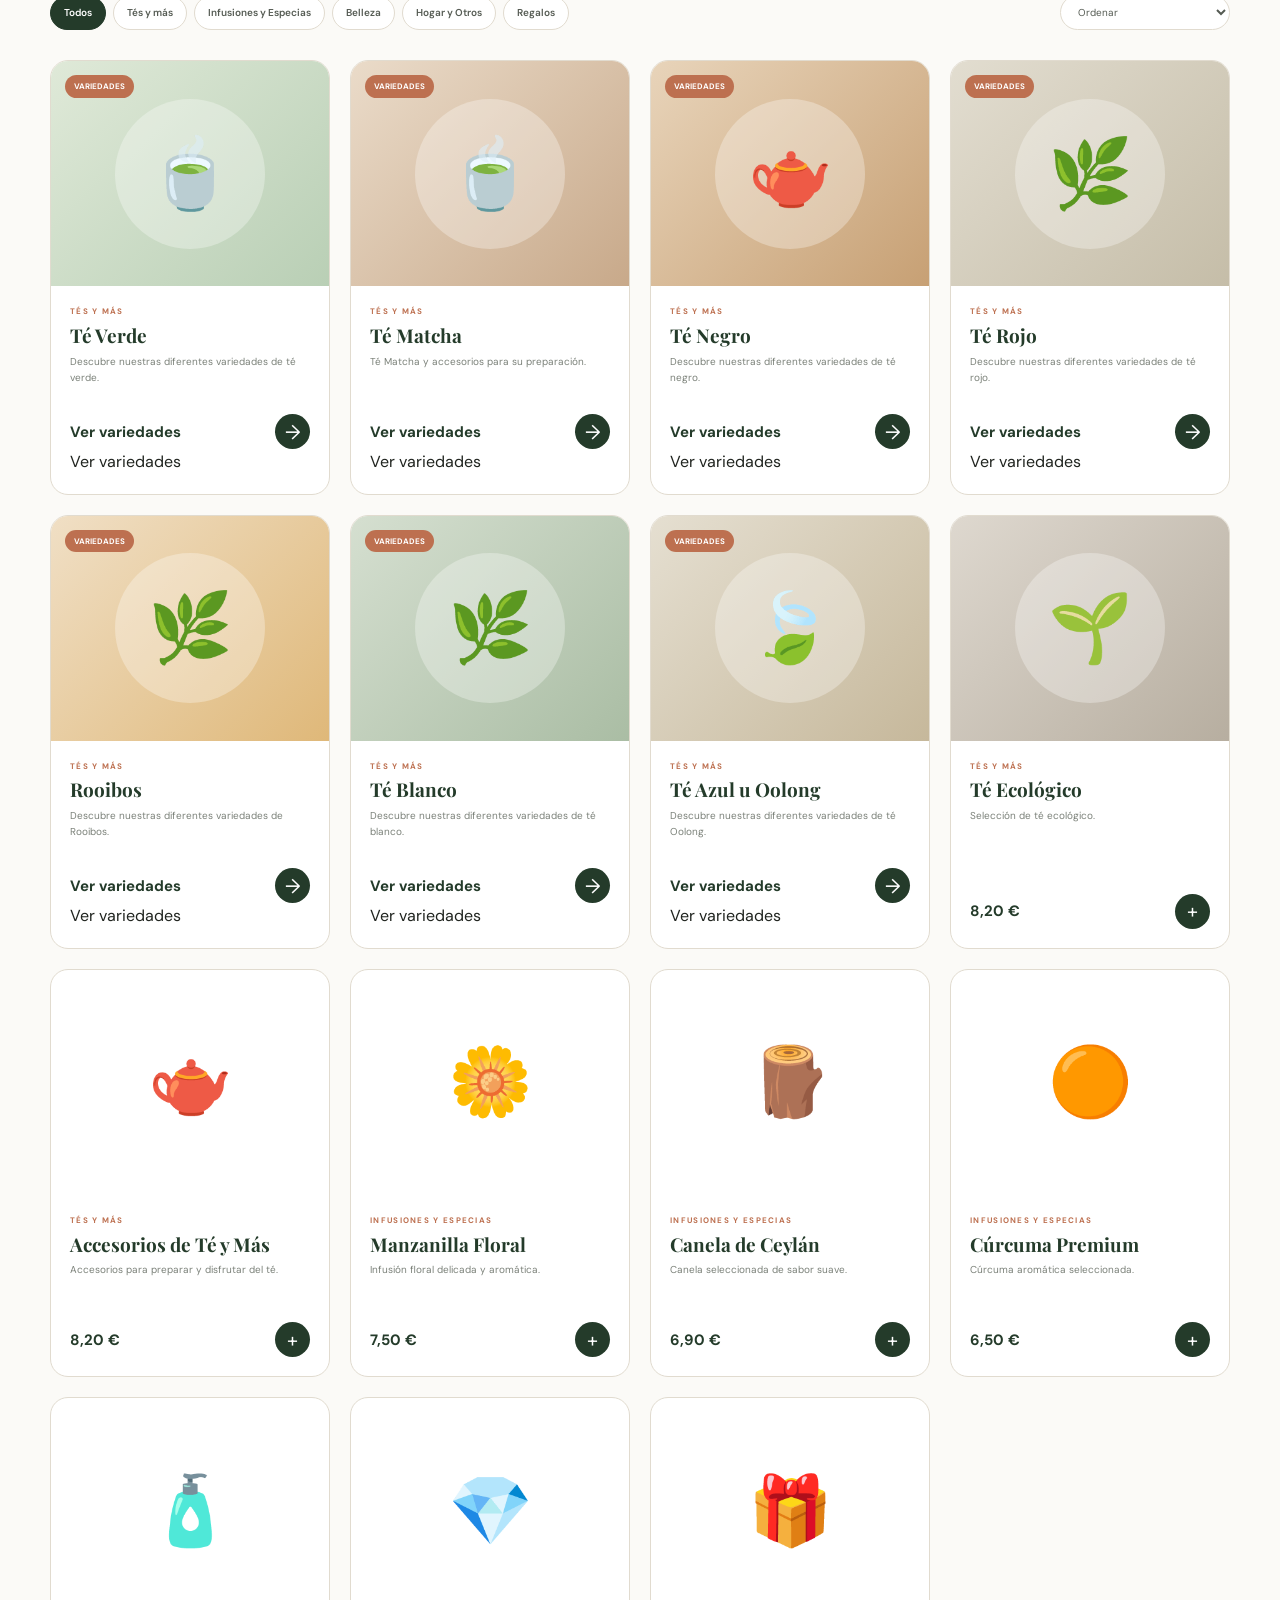
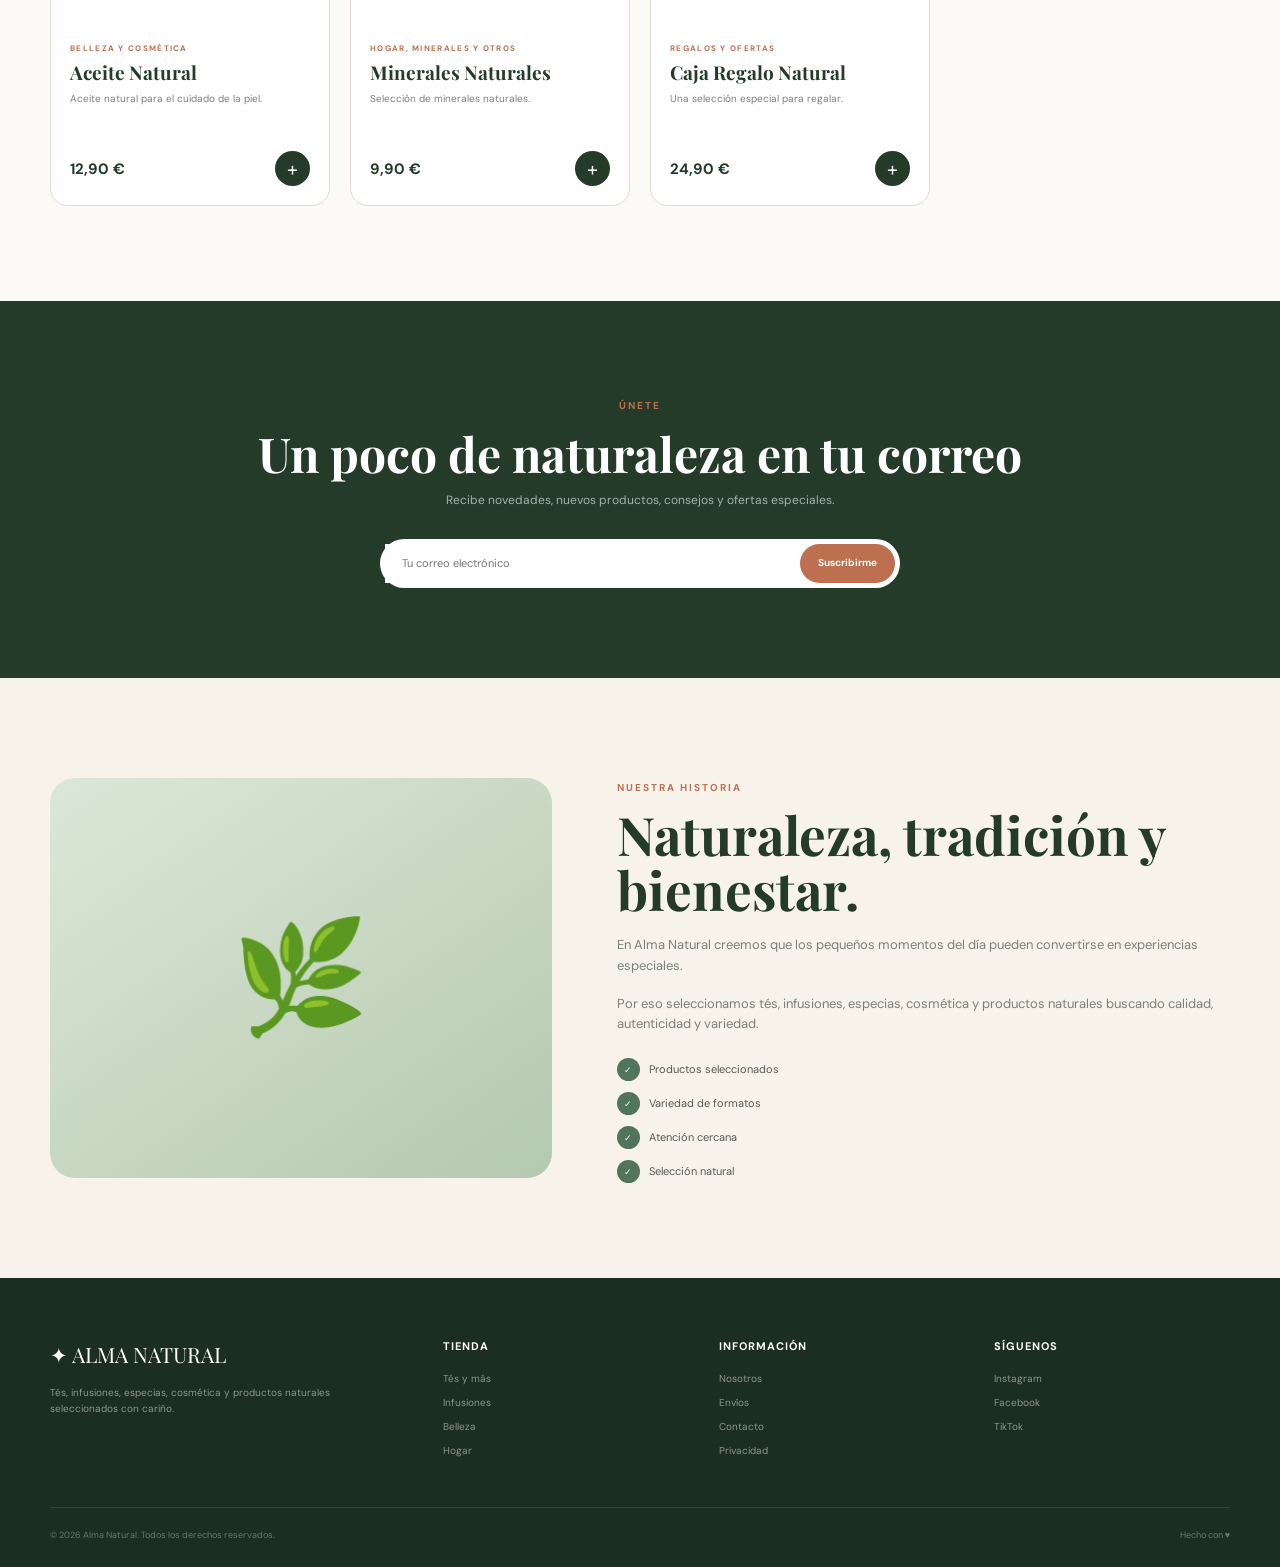
==== commit 8f167768: "Add files via upload" ====
--- a/e-commerce/index.html
+++ b/e-commerce/index.html
@@ -60,10 +60,10 @@
 
             <span class="logo-text">
 
-                ALMA
+                TÉS
 
                 <small>
-                    NATURAL
+                    Y MÁS
                 </small>
 
             </span>
@@ -221,11 +221,11 @@
                     </div>
 
                     <div class="hero-product-title">
-                        Té Verde
+                        Tés y Más
                     </div>
 
                     <div class="hero-product-subtitle">
-                        Natural Selection
+                        Seleccion Natural
                     </div>
 
                 </div>
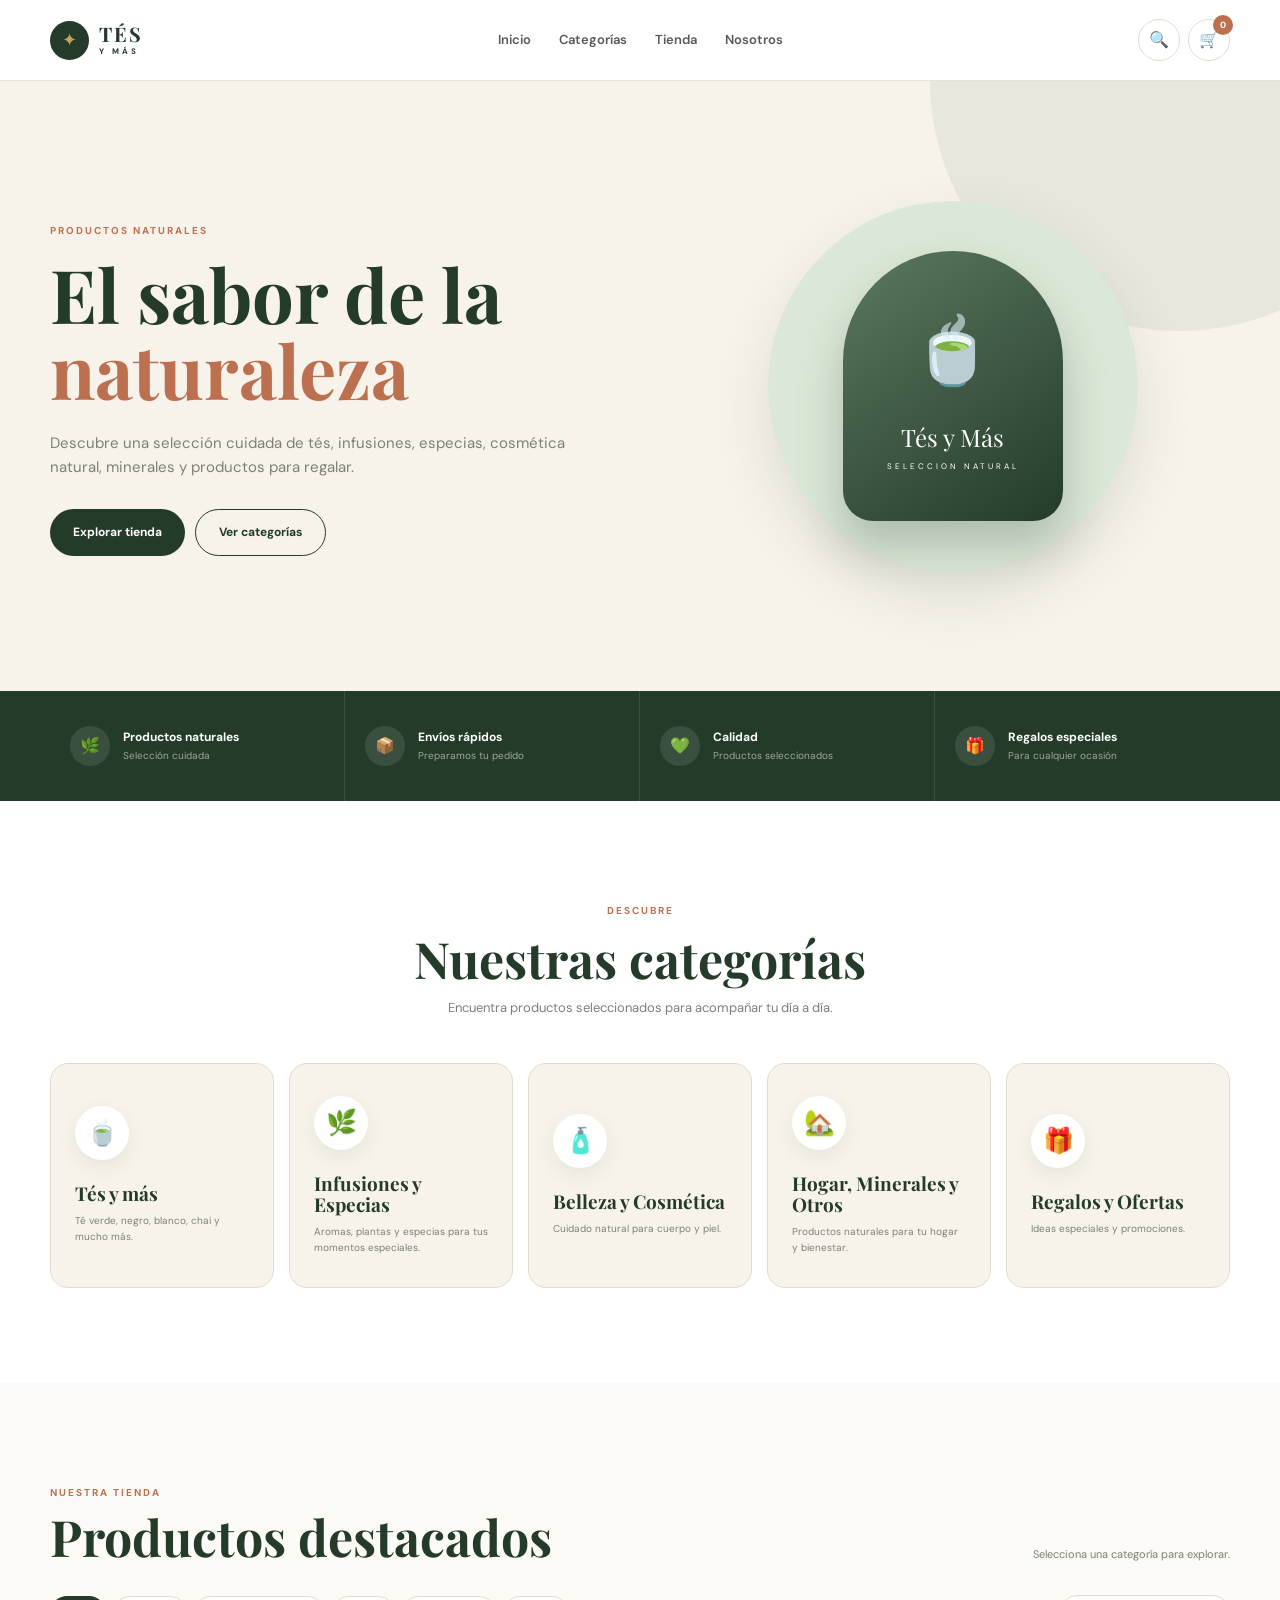
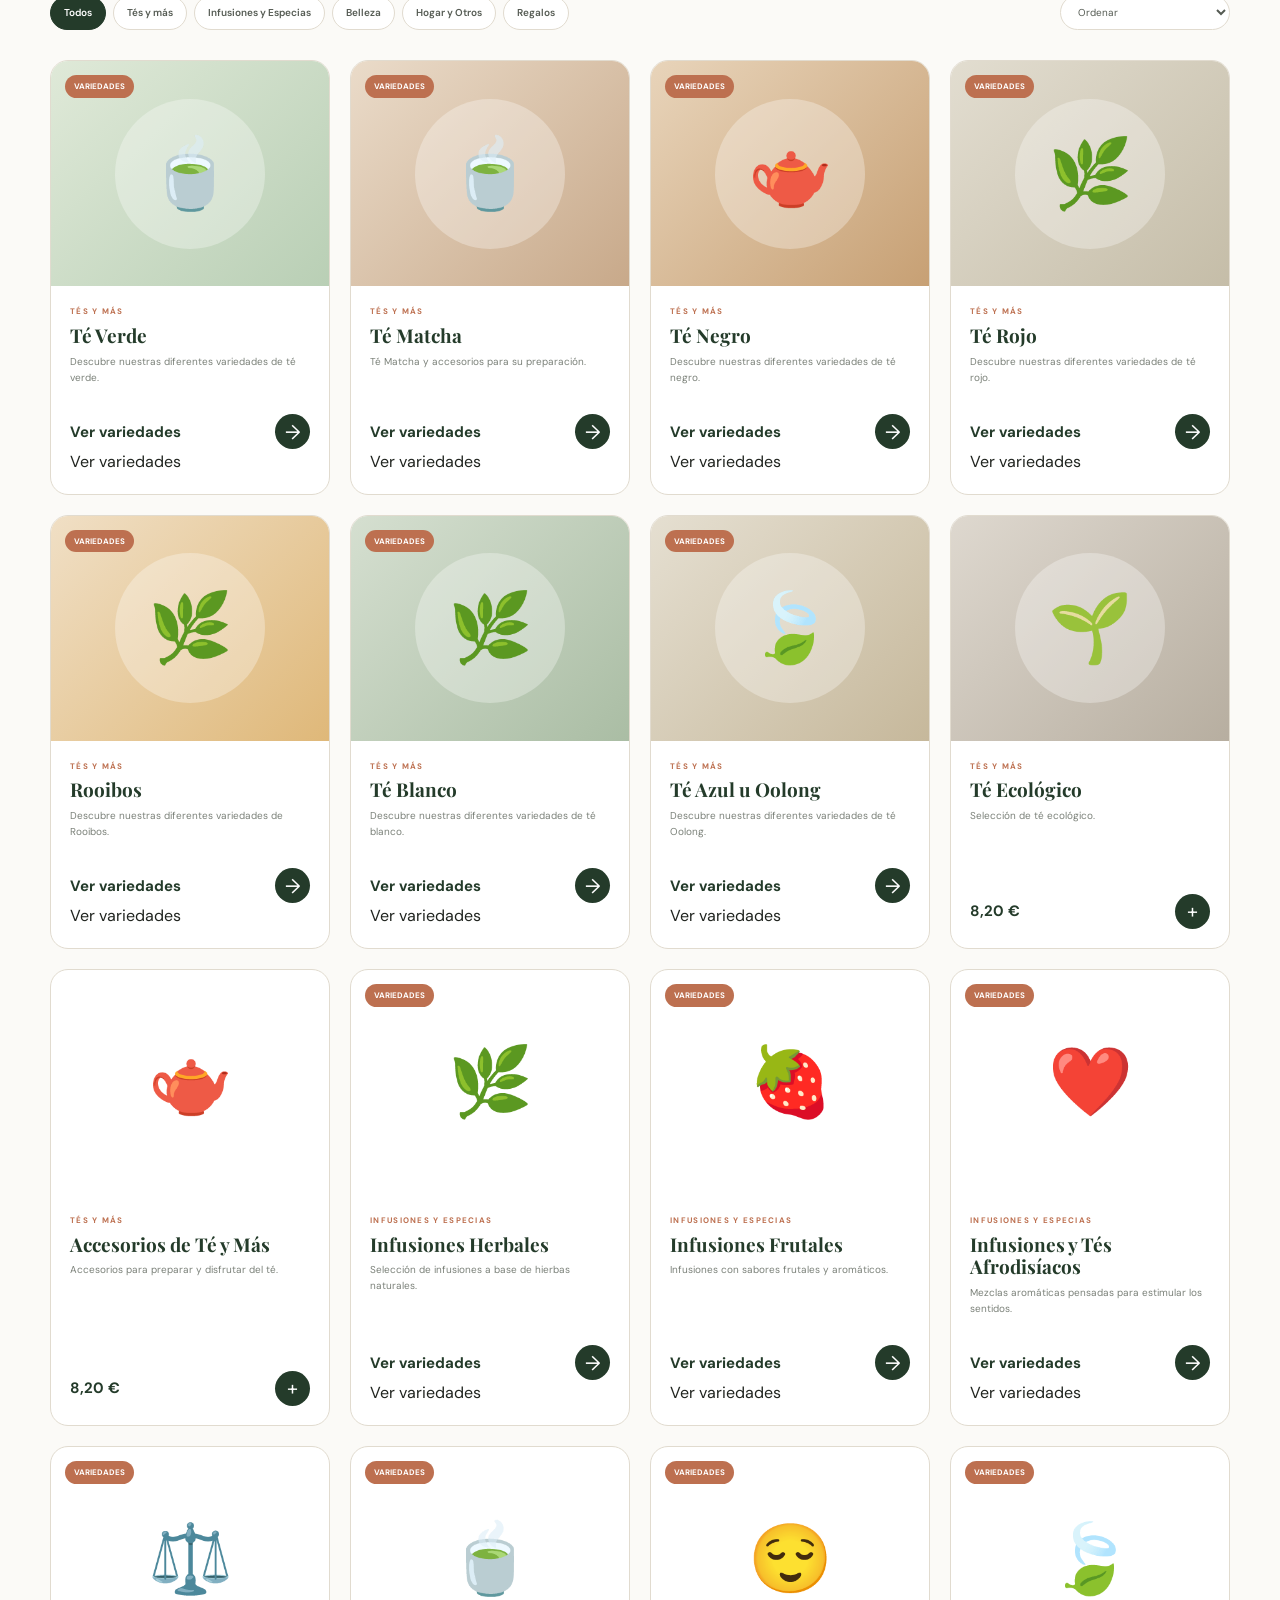
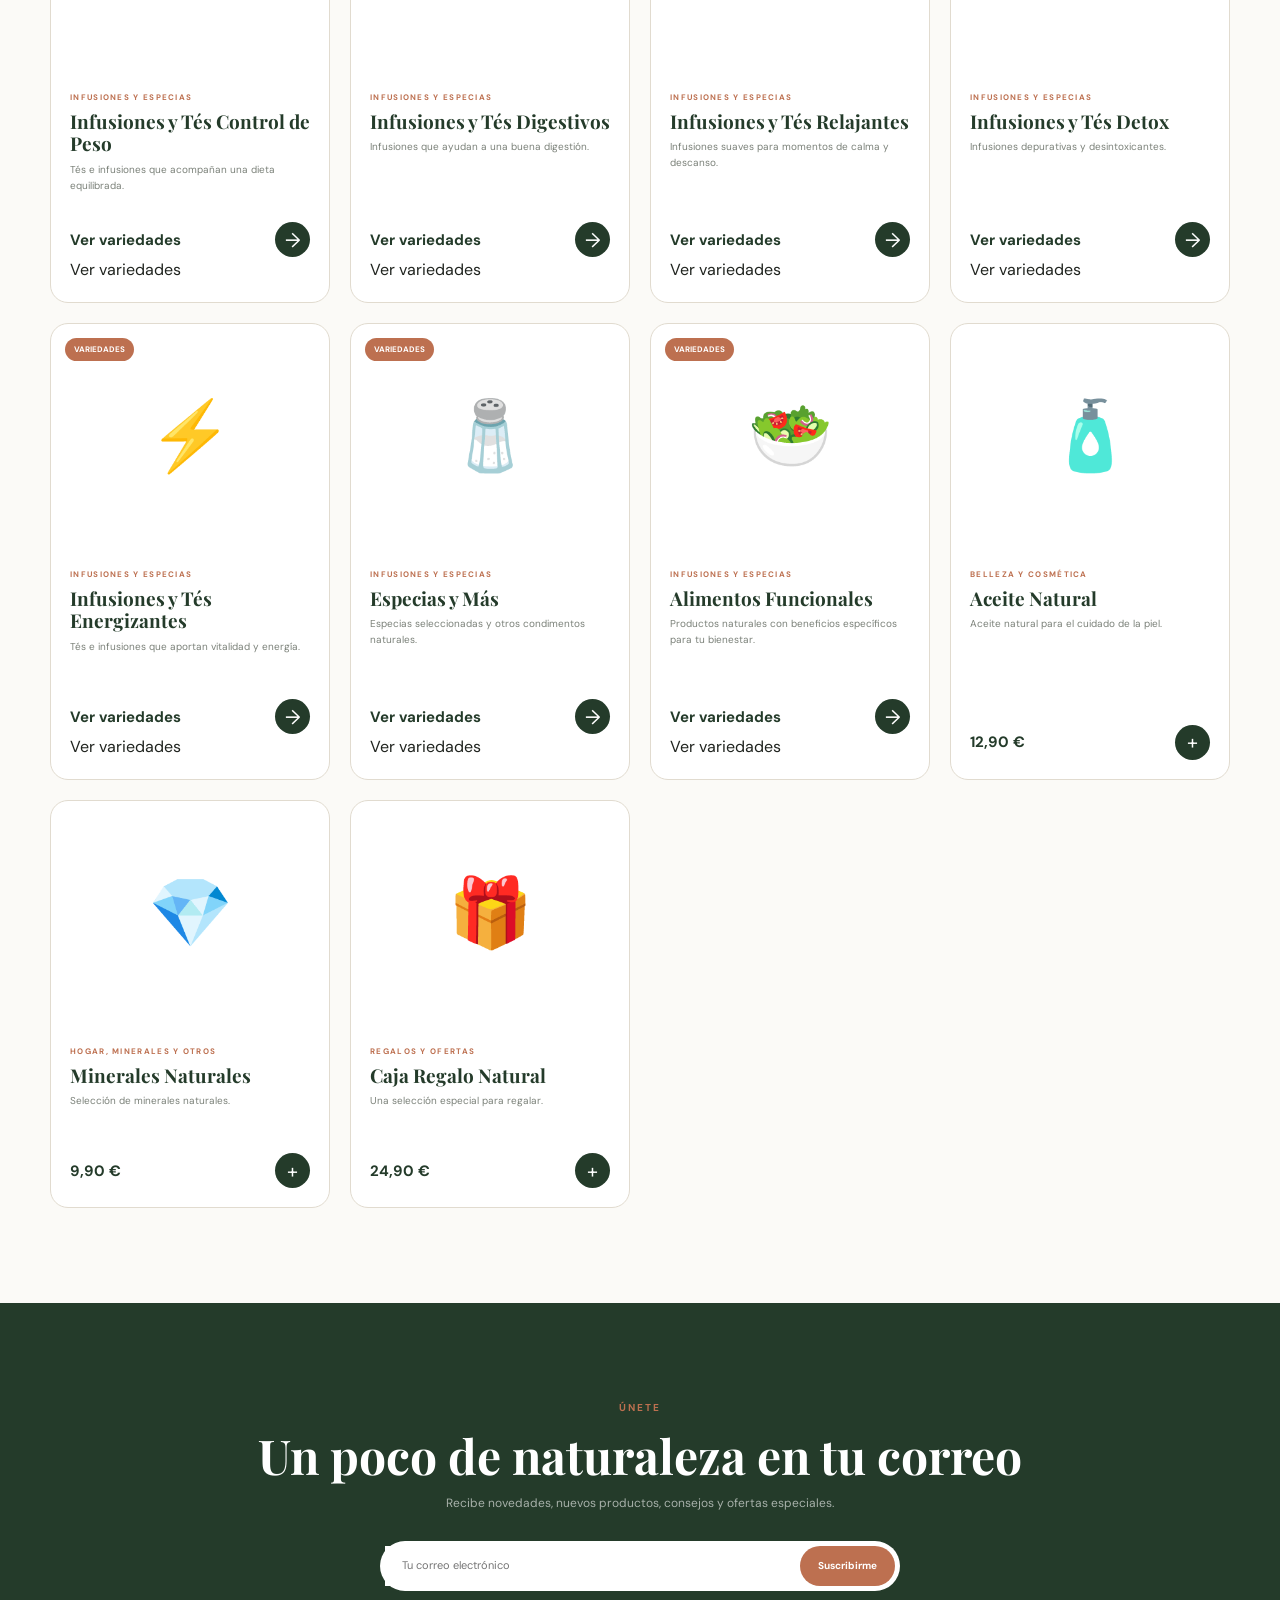
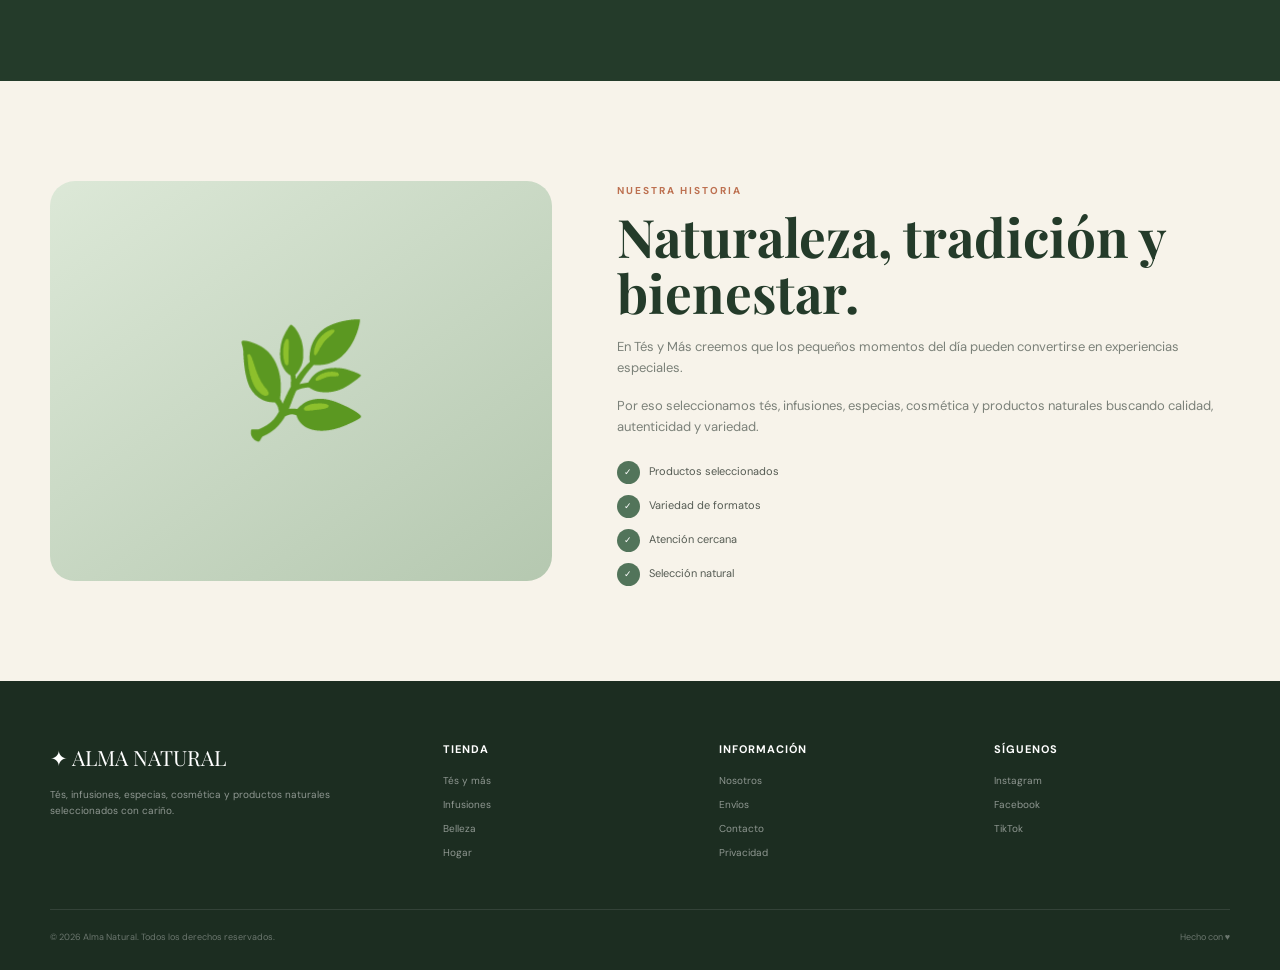
==== commit 516dee87: "Add files via upload" ====
--- a/e-commerce/index.html
+++ b/e-commerce/index.html
@@ -815,7 +815,7 @@
             </h2>
 
             <p>
-                En Alma Natural creemos que los pequeños
+                En Tés y Más creemos que los pequeños
                 momentos del día pueden convertirse en
                 experiencias especiales.
             </p>
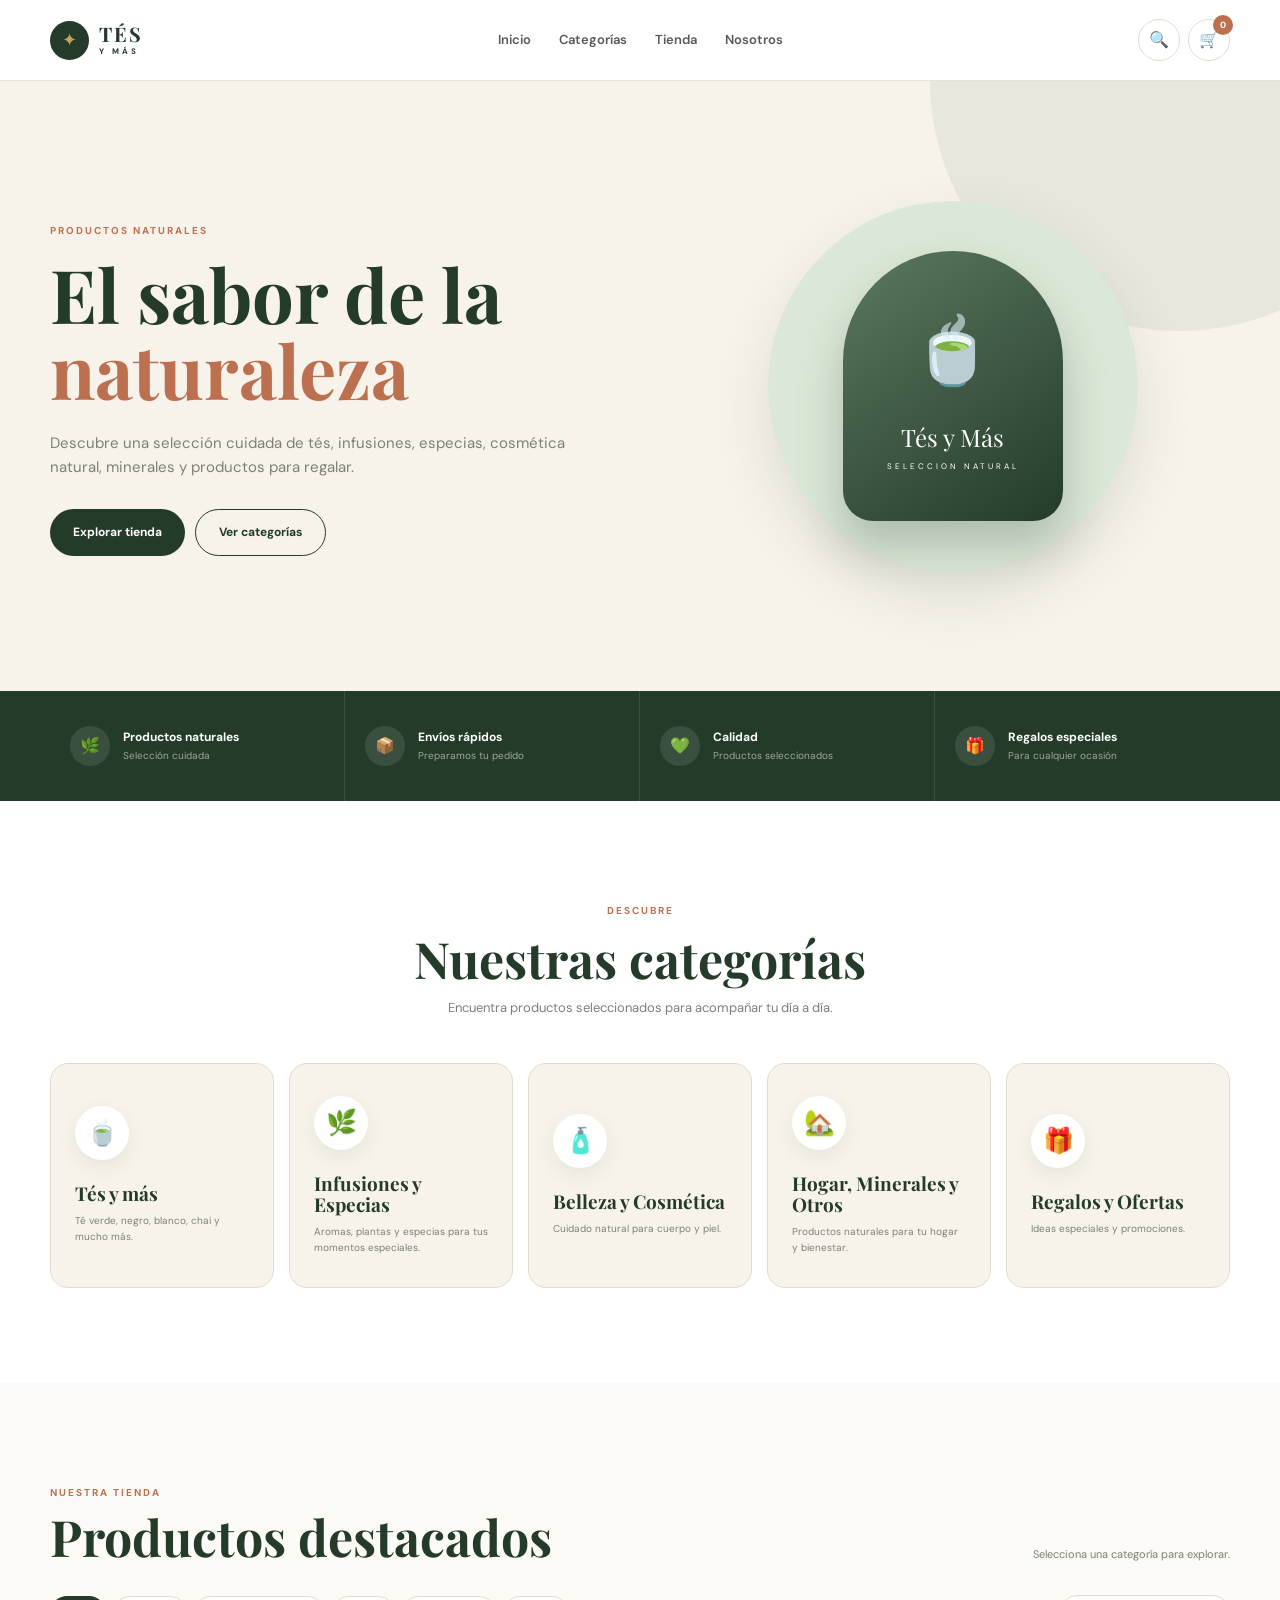
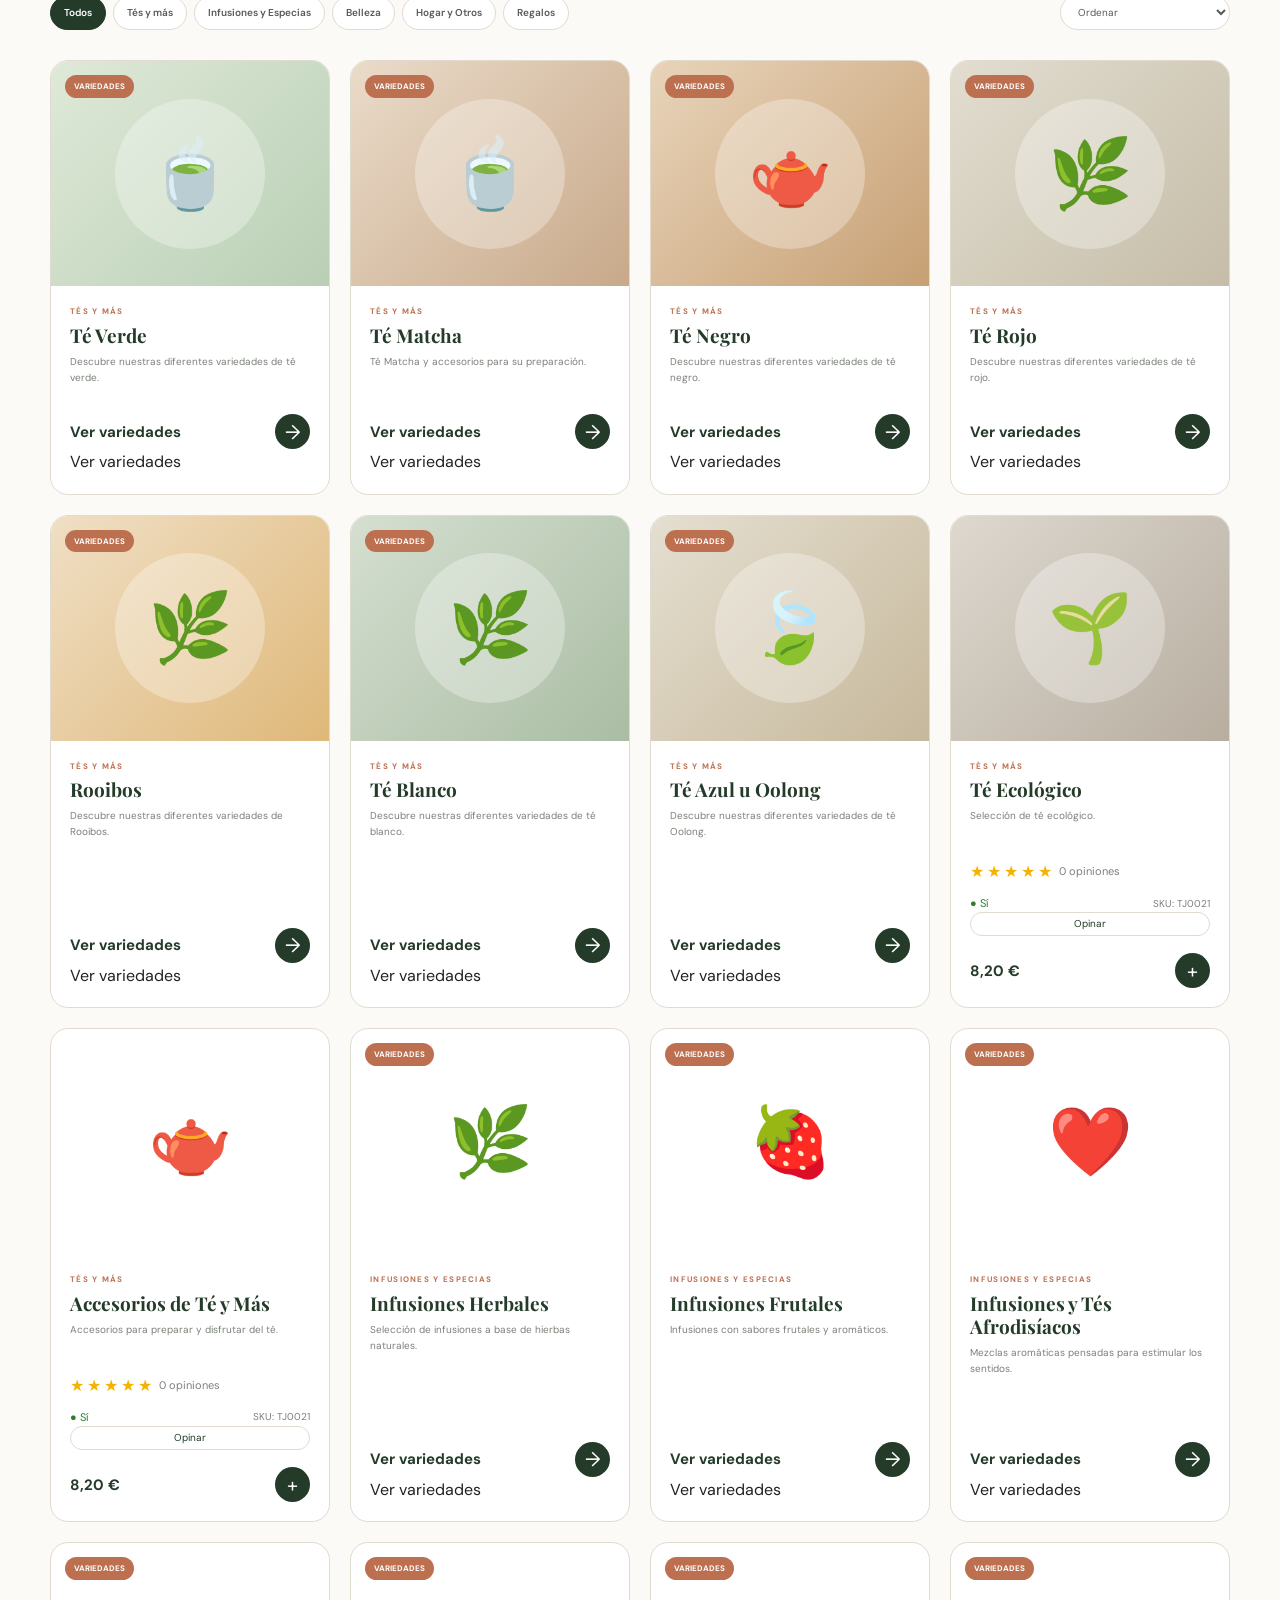
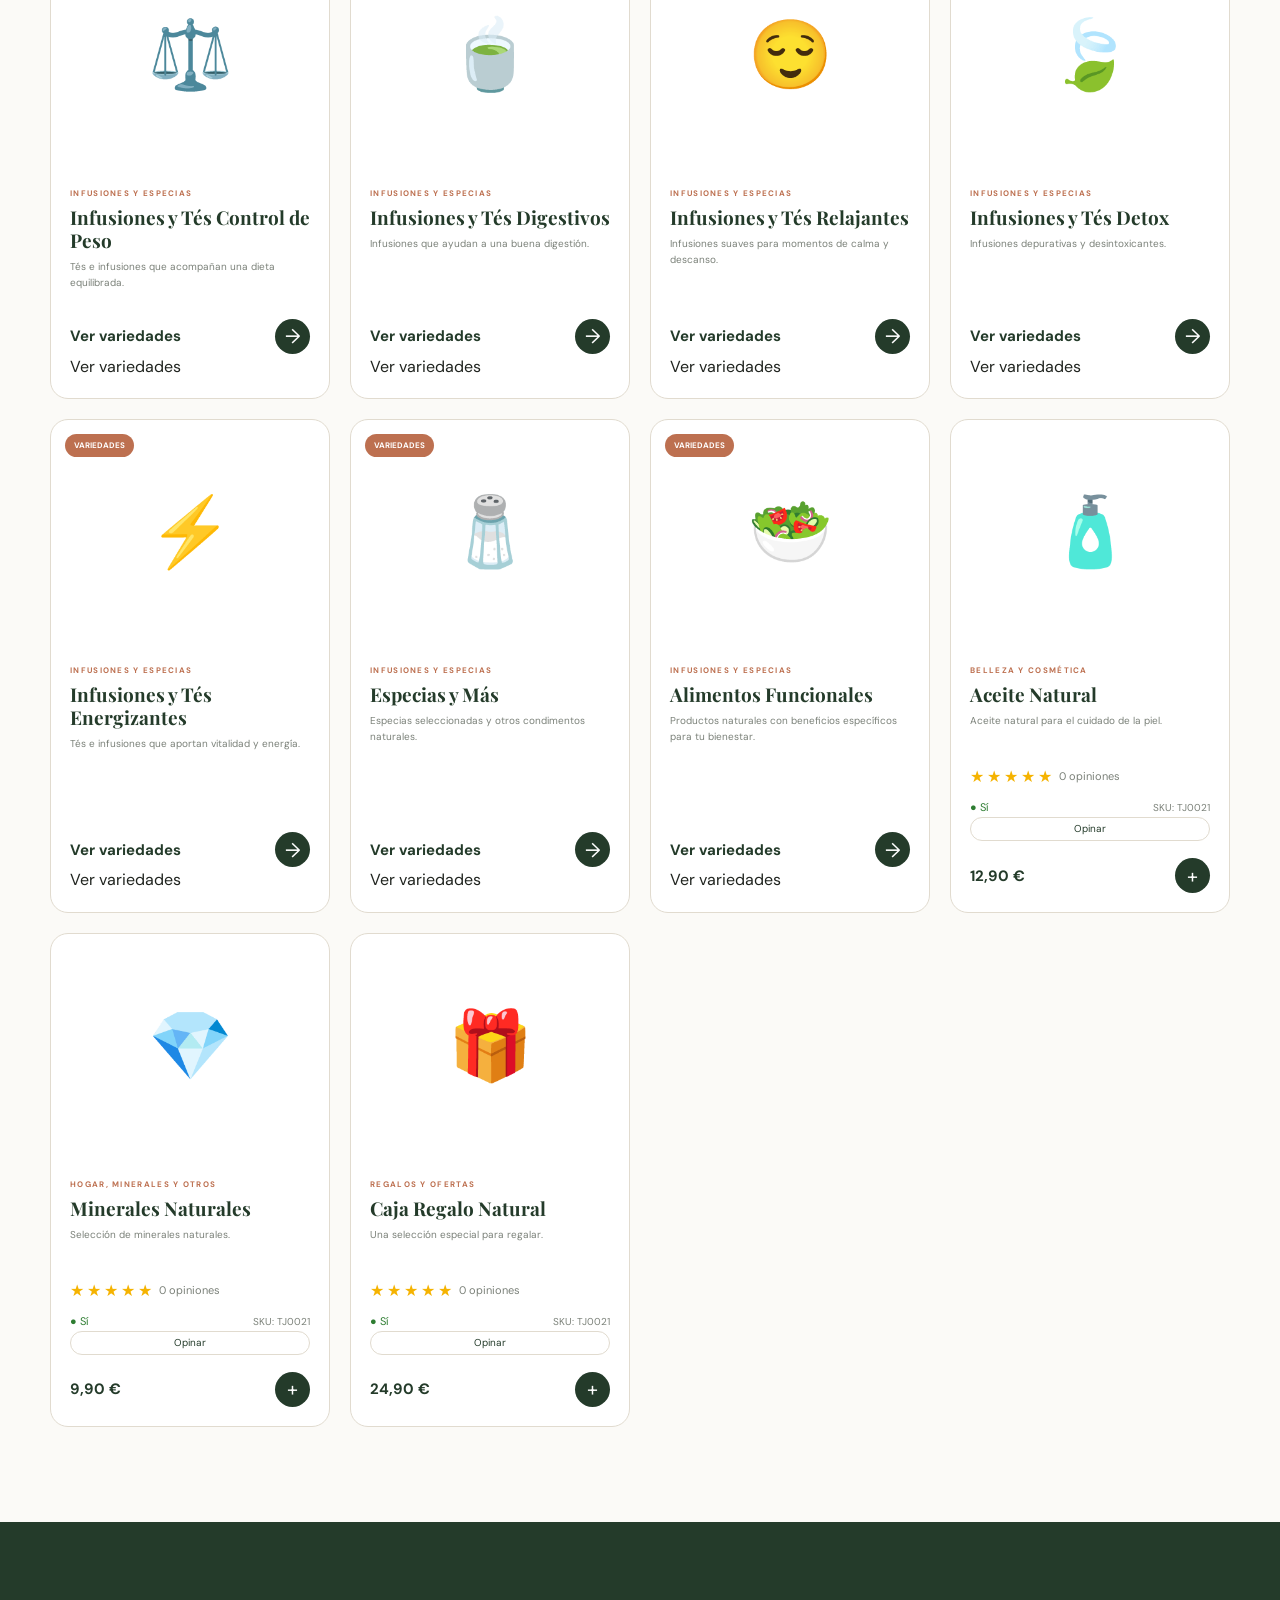
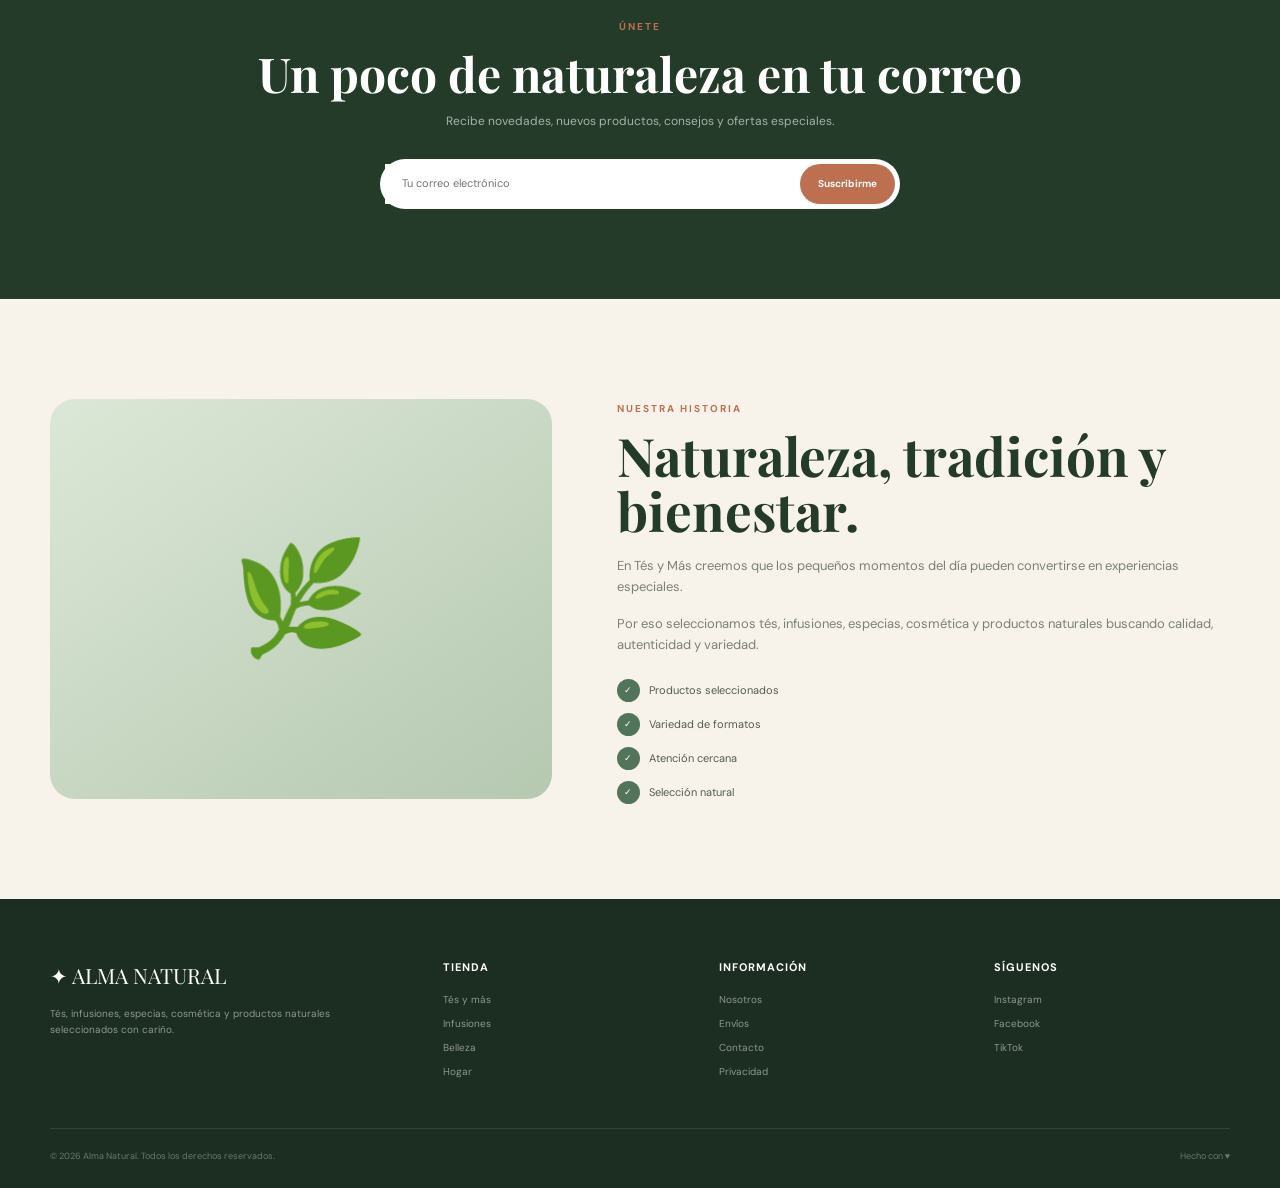
==== commit fdbdc8a7: "Add files via upload" ====
--- a/e-commerce/index.html
+++ b/e-commerce/index.html
@@ -1156,6 +1156,72 @@
 
 
 <!-- =====================================================
+     MODAL OPINIÓN (NUEVO)
+===================================================== -->
+
+<div
+    class="modal-overlay"
+    id="reviewModal"
+>
+
+    <div class="modal review-modal">
+
+        <h2>
+            Valorar producto
+        </h2>
+
+        <p
+            id="reviewProductName"
+            style="font-weight:600; color:var(--green-dark);"
+        >
+        </p>
+
+
+        <div class="review-stars-selector">
+
+            <span class="review-star" data-value="1">★</span>
+            <span class="review-star" data-value="2">★</span>
+            <span class="review-star" data-value="3">★</span>
+            <span class="review-star" data-value="4">★</span>
+            <span class="review-star" data-value="5">★</span>
+
+        </div>
+
+
+        <textarea
+            id="reviewText"
+            rows="3"
+            placeholder="Escribe tu opinión (opcional)"
+        ></textarea>
+
+
+        <div class="modal-actions">
+
+            <button
+                type="button"
+                class="modal-close"
+                id="closeReview"
+            >
+                Cancelar
+            </button>
+
+            <button
+                type="button"
+                class="modal-submit"
+                id="submitReview"
+            >
+                Enviar
+            </button>
+
+        </div>
+
+    </div>
+
+</div>
+
+
+
+<!-- =====================================================
      TOAST
 ===================================================== -->
 
--- a/e-commerce/styles.css
+++ b/e-commerce/styles.css
@@ -2251,6 +2251,112 @@
 
 
 /* =========================================================
+   REVIEWS / RATING (NUEVO)
+========================================================= */
+
+.rating-container {
+    display: flex;
+    align-items: center;
+    gap: 6px;
+    margin-top: 8px;
+}
+
+.rating-stars {
+    display: inline-flex;
+    gap: 2px;
+    font-size: 16px;
+    color: #ccc;
+    letter-spacing: 1px;
+}
+
+.rating-stars .filled {
+    color: #f5b301;
+}
+
+.rating-count {
+    font-size: 11px;
+    color: var(--gray);
+}
+
+.product-availability {
+    display: flex;
+    justify-content: space-between;
+    align-items: center;
+    margin-top: 10px;
+    font-size: 11px;
+    gap: 8px;
+}
+
+.availability-status {
+    display: inline-flex;
+    align-items: center;
+    gap: 4px;
+}
+
+.availability-status.available {
+    color: #2e7d32;
+}
+
+.availability-status.unavailable {
+    color: #c62828;
+}
+
+.sku-label {
+    color: var(--gray);
+    font-size: 10px;
+}
+
+.review-button {
+    background: none;
+    border: 1px solid var(--border);
+    border-radius: 20px;
+    padding: 3px 10px;
+    font-size: 10px;
+    color: var(--green-dark);
+    cursor: pointer;
+    transition: var(--transition);
+}
+
+.review-button:hover {
+    background: var(--green-soft);
+}
+
+/* Modal opinión */
+.review-modal {
+    max-width: 420px;
+}
+
+.review-stars-selector {
+    display: flex;
+    justify-content: center;
+    gap: 8px;
+    font-size: 32px;
+    margin: 15px 0;
+    cursor: pointer;
+}
+
+.review-star {
+    color: #ccc;
+    transition: color .15s ease;
+}
+
+.review-star.active {
+    color: #f5b301;
+}
+
+.review-modal textarea {
+    width: 100%;
+    padding: 10px;
+    border: 1px solid var(--border);
+    border-radius: 10px;
+    outline: none;
+    background: var(--cream);
+    font-size: 11px;
+    resize: vertical;
+}
+
+
+/* =========================================================
    RESPONSIVE
 ========================================================= */
 
